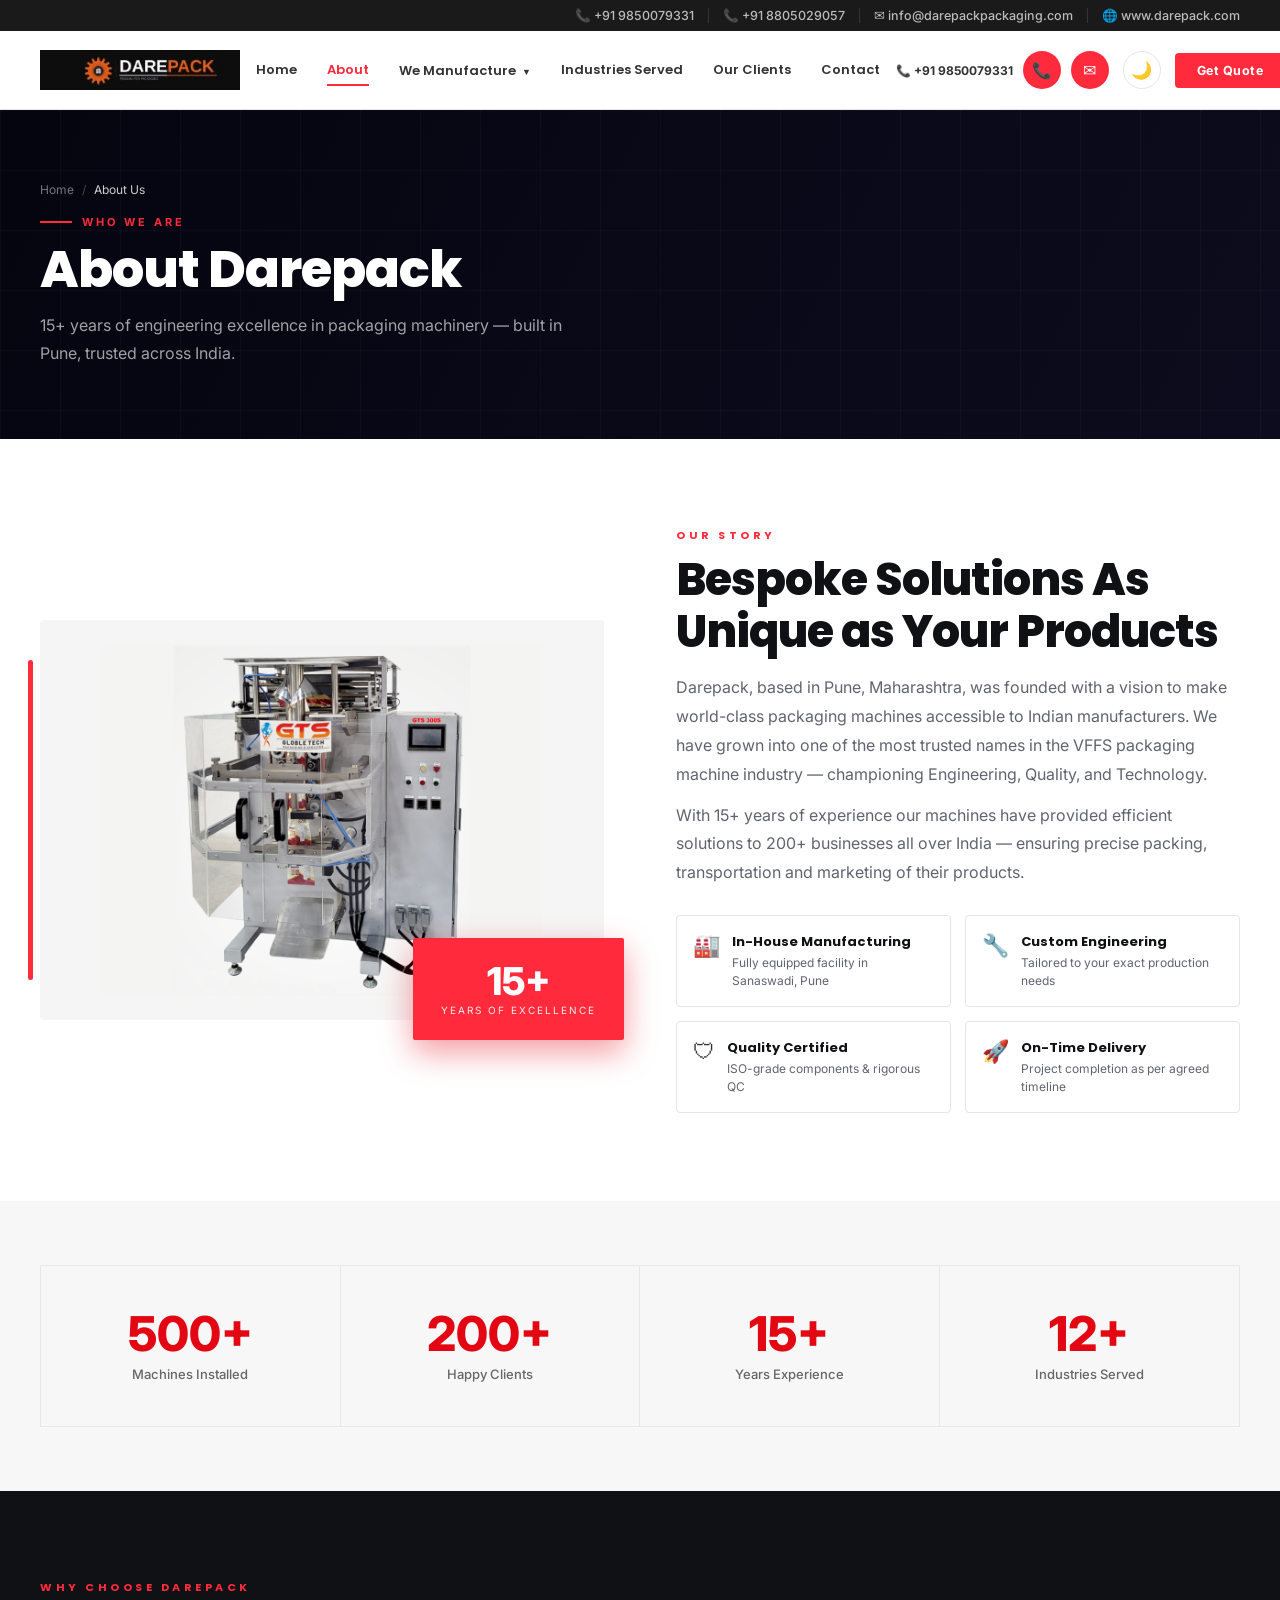
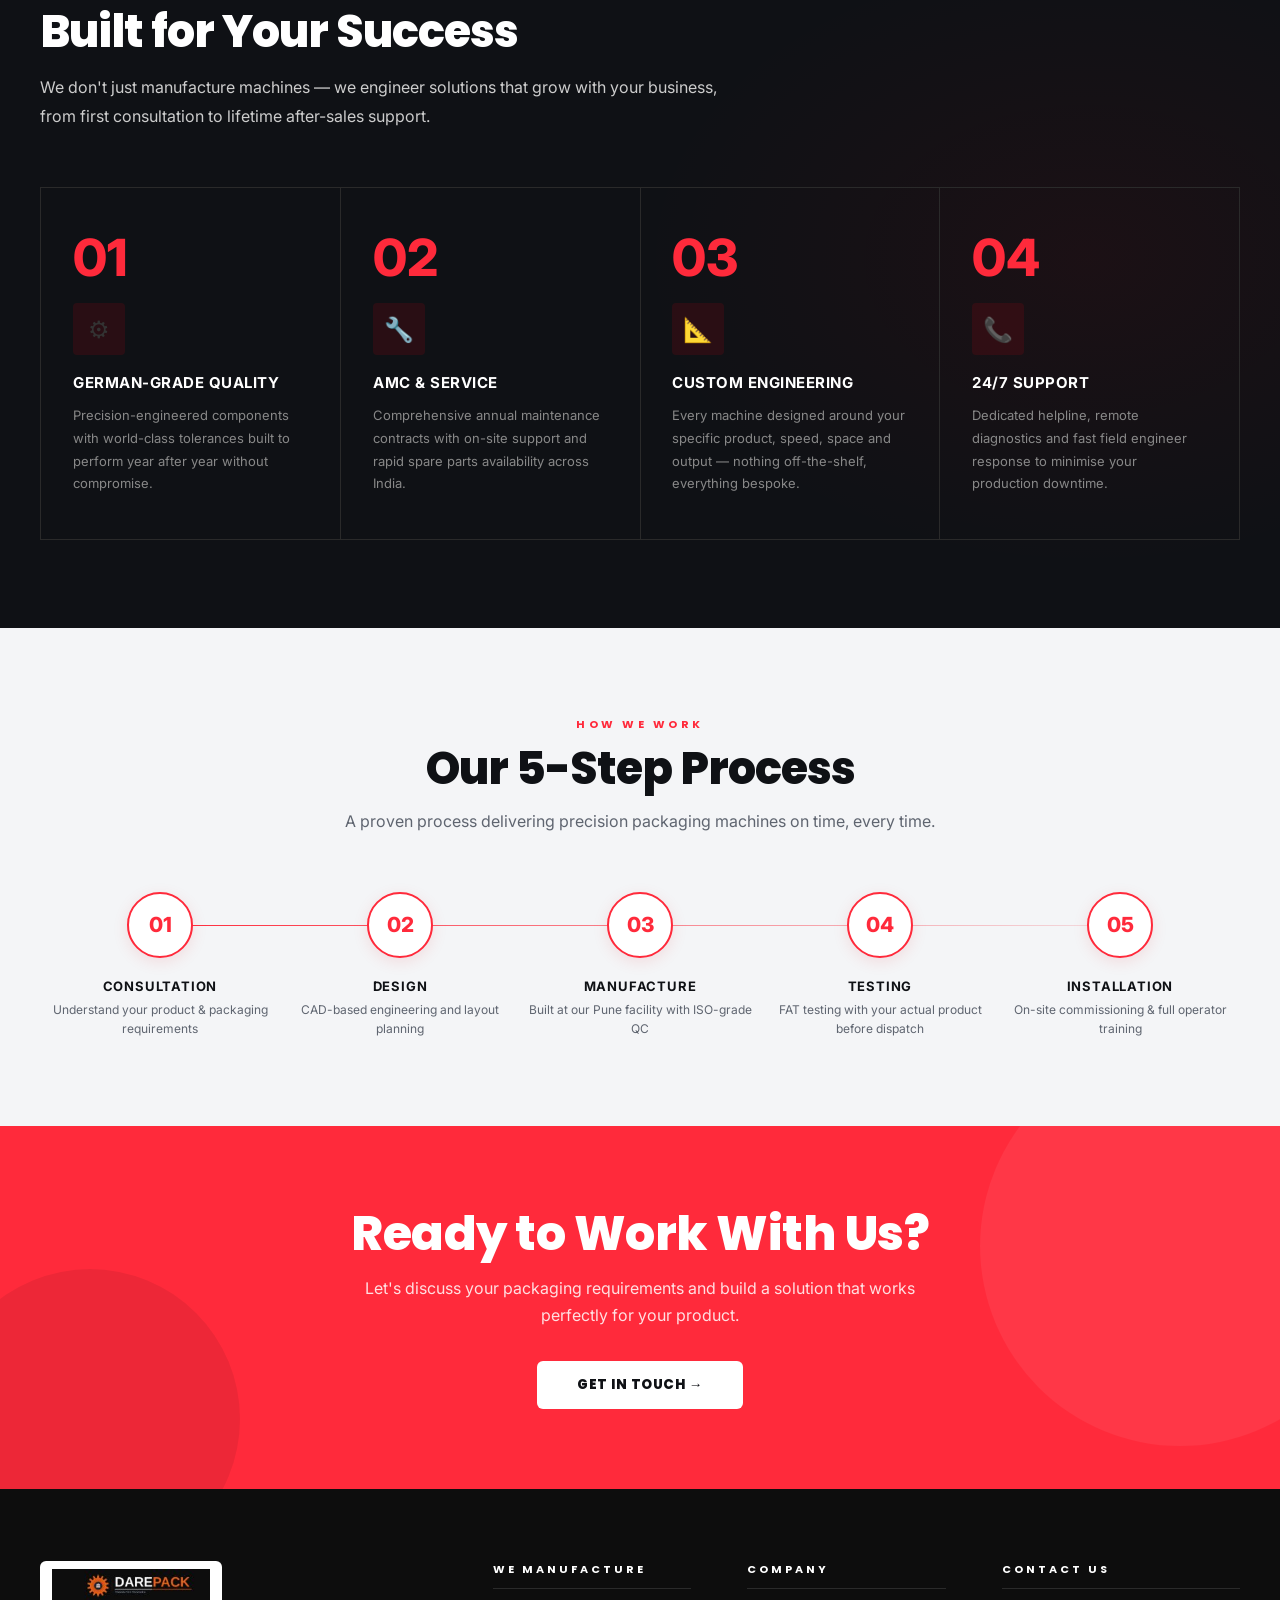
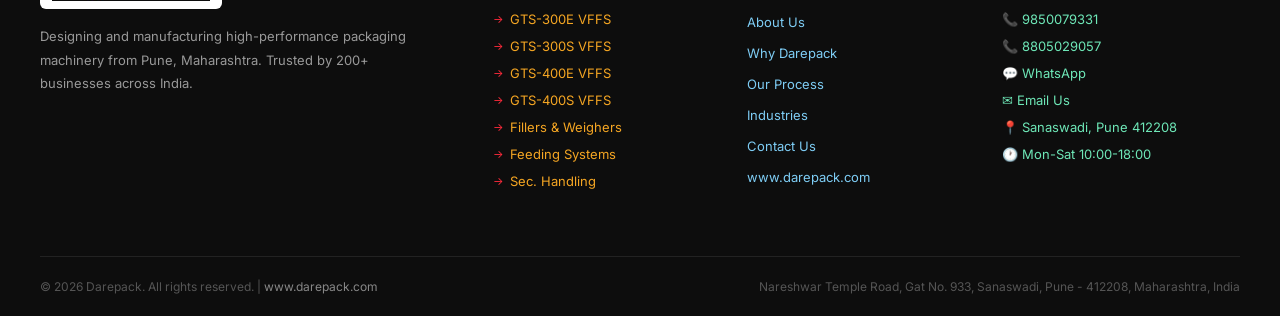
==== about.html @ 1ff9e070 "Removed chatbot file and API key" ====
<!DOCTYPE html>
<html lang="en">
<head>
<meta charset="UTF-8"/>
<meta name="viewport" content="width=device-width,initial-scale=1"/>
<title>About Us — Darepack Packaging Machines, Pune</title>
<meta name="description" content="Learn about Darepack — 15+ years of packaging machine manufacturing excellence from Pune, Maharashtra."/>
<link rel="icon" href="favicon.ico" type="image/x-icon"/>
<link rel="stylesheet" href="css/style.css"/>
<link rel="stylesheet" href="css/navdrop.css"/>
</head>
<body>
<div class="topbar"><div class="topbar-inner">
  <a href="tel:9850079331">&#128222; +91 9850079331</a>
  <a href="tel:8805029057">&#128222; +91 8805029057</a>
  <a href="mailto:info@darepackpackaging.com">&#9993; info@darepackpackaging.com</a>
  <a href="https://www.darepack.com" target="_blank">&#127760; www.darepack.com</a>
</div></div>

<nav class="nav" id="main-nav">
  <div class="nav-inner">
    <a href="index.html" class="nav-logo"><img class="js-logo" src="images/logo.png" alt="Darepack"/></a>
    <div class="nav-links">
      <a href="index.html" class="nav-link">Home</a>
      <a href="about.html" class="nav-link active">About</a>
      <div class="nav-item">
        <a href="products.html" class="nav-link">We Manufacture <span class="nav-arrow">&#9660;</span></a>
        <div class="nav-dropdown">
          <a href="products.html#vffs" class="nav-dd-item"><span class="nav-dd-icon">&#9881;</span><span class="nav-dd-label">VFFS Machines<span class="nav-dd-sub">GTS-300E / 300S / 400E / 400S</span></span></a>
          <a href="products.html#fillers" class="nav-dd-item"><span class="nav-dd-icon">&#9878;</span><span class="nav-dd-label">Fillers &amp; Weighers<span class="nav-dd-sub">Auger, Cup, Net Scale, Belt</span></span></a>
          <a href="products.html#feeding" class="nav-dd-item"><span class="nav-dd-icon">&#128260;</span><span class="nav-dd-label">Feeding Systems<span class="nav-dd-sub">Belt, Z-Type, Screw, Vibratory</span></span></a>
          <a href="products.html#handling" class="nav-dd-item"><span class="nav-dd-icon">&#127981;</span><span class="nav-dd-label">Sec. Product Handling<span class="nav-dd-sub">Turn Table, Rotary, Takeaway</span></span></a>
        </div>
      </div>
      <a href="industries.html" class="nav-link">Industries Served</a>
              <a href="index.html#clients" class="nav-link">Our Clients</a>
      <a href="contact.html" class="nav-link">Contact</a>
    </div>
    <div class="nav-right">
      <a href="tel:9850079331" class="nav-phone">&#128222; +91 9850079331</a>
      <a href="tel:9850079331" class="nav-icon" title="Call">&#128222;</a>
      <a href="mailto:info@darepackpackaging.com" class="nav-icon" title="Email">&#9993;</a>
      <button class="theme-toggle" id="theme-toggle" title="Toggle Dark Mode">🌙</button>
<a href="contact.html" class="nav-cta">Get Quote</a>
    </div>
  </div>
</nav>

<div class="page-hero">
  <div class="page-hero-inner">
    <div class="breadcrumb"><a href="index.html">Home</a><span>/</span><span class="cur">About Us</span></div>
    <div class="page-label">Who We Are</div>
    <h1>About Darepack</h1>
    <p>15+ years of engineering excellence in packaging machinery — built in Pune, trusted across India.</p>
  </div>
</div>

<section class="sec">
  <div class="sec-wrap">
    <div class="about-2col">
      <div class="about-imgbox rvl">
        <img src="images/gts300s.png" alt="Darepack Machine" style="width:100%;height:400px;object-fit:contain;background:#f5f5f5;border-radius:4px;padding:24px"/>
        <div class="about-badge"><strong>15+</strong><span>Years of Excellence</span></div>
      </div>
      <div class="rvr">
        <div class="sec-label">Our Story</div>
        <h2 class="sec-h2">Bespoke Solutions As<br/>Unique as Your Products</h2>
        <p class="sec-p" style="max-width:100%;margin-top:16px">Darepack, based in Pune, Maharashtra, was founded with a vision to make world-class packaging machines accessible to Indian manufacturers. We have grown into one of the most trusted names in the VFFS packaging machine industry — championing Engineering, Quality, and Technology.</p>
        <p class="sec-p" style="max-width:100%;margin-top:12px">With 15+ years of experience our machines have provided efficient solutions to 200+ businesses all over India — ensuring precise packing, transportation and marketing of their products.</p>
        <div class="feat-grid" style="margin-top:28px">
          <div class="feat"><div class="feat-ico">&#127981;</div><div><h4>In-House Manufacturing</h4><p>Fully equipped facility in Sanaswadi, Pune</p></div></div>
          <div class="feat"><div class="feat-ico">&#128295;</div><div><h4>Custom Engineering</h4><p>Tailored to your exact production needs</p></div></div>
          <div class="feat"><div class="feat-ico">&#128737;</div><div><h4>Quality Certified</h4><p>ISO-grade components &amp; rigorous QC</p></div></div>
          <div class="feat"><div class="feat-ico">&#128640;</div><div><h4>On-Time Delivery</h4><p>Project completion as per agreed timeline</p></div></div>
        </div>
      </div>
    </div>
  </div>
</section>

<section class="sec" style="background:#f7f7f7;padding:64px 0">
  <div class="sec-wrap">
    <div style="display:grid;grid-template-columns:repeat(4,1fr);border:1px solid #e8e8e8" class="rv">
      <div style="text-align:center;padding:44px 24px;border-right:1px solid #e8e8e8"><div style="font-size:3rem;font-weight:800;color:#e30613;line-height:1">500+</div><div style="font-size:13px;color:#666;margin-top:8px;font-weight:500">Machines Installed</div></div>
      <div style="text-align:center;padding:44px 24px;border-right:1px solid #e8e8e8"><div style="font-size:3rem;font-weight:800;color:#e30613;line-height:1">200+</div><div style="font-size:13px;color:#666;margin-top:8px;font-weight:500">Happy Clients</div></div>
      <div style="text-align:center;padding:44px 24px;border-right:1px solid #e8e8e8"><div style="font-size:3rem;font-weight:800;color:#e30613;line-height:1">15+</div><div style="font-size:13px;color:#666;margin-top:8px;font-weight:500">Years Experience</div></div>
      <div style="text-align:center;padding:44px 24px"><div style="font-size:3rem;font-weight:800;color:#e30613;line-height:1">12+</div><div style="font-size:13px;color:#666;margin-top:8px;font-weight:500">Industries Served</div></div>
    </div>
  </div>
</section>

<section class="sec why-sec" id="why">
  <div class="sec-wrap" style="position:relative;z-index:1">
    <div class="rv">
      <div class="sec-label">Why Choose Darepack</div>
      <h2 class="sec-h2 wh">Built for Your Success</h2>
      <p class="sec-p wh">We don't just manufacture machines — we engineer solutions that grow with your business, from first consultation to lifetime after-sales support.</p>
    </div>
    <div class="why-grid rv">
      <div class="wcard"><div class="wcard-num">01</div><div class="wcard-ico">&#9881;</div><div class="wcard-title">German-Grade Quality</div><p class="wcard-desc">Precision-engineered components with world-class tolerances built to perform year after year without compromise.</p></div>
      <div class="wcard"><div class="wcard-num">02</div><div class="wcard-ico">&#128295;</div><div class="wcard-title">AMC &amp; Service</div><p class="wcard-desc">Comprehensive annual maintenance contracts with on-site support and rapid spare parts availability across India.</p></div>
      <div class="wcard"><div class="wcard-num">03</div><div class="wcard-ico">&#128208;</div><div class="wcard-title">Custom Engineering</div><p class="wcard-desc">Every machine designed around your specific product, speed, space and output — nothing off-the-shelf, everything bespoke.</p></div>
      <div class="wcard"><div class="wcard-num">04</div><div class="wcard-ico">&#128222;</div><div class="wcard-title">24/7 Support</div><p class="wcard-desc">Dedicated helpline, remote diagnostics and fast field engineer response to minimise your production downtime.</p></div>
    </div>
  </div>
</section>

<section class="sec process-sec">
  <div class="sec-wrap">
    <div class="rv" style="text-align:center">
      <div class="sec-label" style="justify-content:center;display:flex">How We Work</div>
      <h2 class="sec-h2" style="text-align:center">Our 5-Step Process</h2>
      <p class="sec-p" style="text-align:center;margin:12px auto">A proven process delivering precision packaging machines on time, every time.</p>
    </div>
    <div class="proc-grid rv">
      <div class="pstep"><div class="pstep-num">01</div><div class="pstep-title">Consultation</div><p class="pstep-desc">Understand your product &amp; packaging requirements</p></div>
      <div class="pstep"><div class="pstep-num">02</div><div class="pstep-title">Design</div><p class="pstep-desc">CAD-based engineering and layout planning</p></div>
      <div class="pstep"><div class="pstep-num">03</div><div class="pstep-title">Manufacture</div><p class="pstep-desc">Built at our Pune facility with ISO-grade QC</p></div>
      <div class="pstep"><div class="pstep-num">04</div><div class="pstep-title">Testing</div><p class="pstep-desc">FAT testing with your actual product before dispatch</p></div>
      <div class="pstep"><div class="pstep-num">05</div><div class="pstep-title">Installation</div><p class="pstep-desc">On-site commissioning &amp; full operator training</p></div>
    </div>
  </div>
</section>

<section class="cta-band">
  <div class="cta-inner rv">
    <h2>Ready to Work With Us?</h2>
    <p>Let's discuss your packaging requirements and build a solution that works perfectly for your product.</p>
    <a href="contact.html" class="btn-white">Get In Touch &#8594;</a>
  </div>
</section>

<footer>
  <div class="sec-wrap">
    <div class="foot-grid">
      <div><div class="foot-logo"><img class="js-foot-logo" src="images/logo.png" alt="Darepack"/></div><p class="foot-desc">Designing and manufacturing high-performance packaging machinery from Pune, Maharashtra. Trusted by 200+ businesses across India.</p></div>
      <div class="foot-col col-products"><h5>We Manufacture</h5><ul><li><a href="products.html">GTS-300E VFFS</a></li><li><a href="products.html">GTS-300S VFFS</a></li><li><a href="products.html">GTS-400E VFFS</a></li><li><a href="products.html">GTS-400S VFFS</a></li><li><a href="products.html">Fillers &amp; Weighers</a></li><li><a href="products.html">Feeding Systems</a></li><li><a href="products.html">Sec. Handling</a></li></ul></div>
      <div class="foot-col col-company"><h5>Company</h5><ul><li><a href="about.html">About Us</a></li><li><a href="index.html#why">Why Darepack</a></li><li><a href="index.html#process">Our Process</a></li><li><a href="industries.html">Industries</a></li><li><a href="contact.html">Contact Us</a></li><li><a href="https://www.darepack.com" target="_blank">www.darepack.com</a></li></ul></div>
      <div class="foot-col col-contact"><h5>Contact Us</h5><ul><li><a href="tel:9850079331">&#128222; 9850079331</a></li><li><a href="tel:8805029057">&#128222; 8805029057</a></li><li><a href="https://wa.me/919850079331" target="_blank">&#128172; WhatsApp</a></li><li><a href="mailto:info@darepackpackaging.com">&#9993; Email Us</a></li><li><a href="contact.html">&#128205; Sanaswadi, Pune 412208</a></li><li><a href="contact.html">&#128336; Mon-Sat 10:00-18:00</a></li></ul></div>
    </div>
    <div class="foot-bottom"><p>&#169; 2026 Darepack. All rights reserved. | <a href="https://www.darepack.com" target="_blank">www.darepack.com</a></p><p>Nareshwar Temple Road, Gat No. 933, Sanaswadi, Pune - 412208, Maharashtra, India</p></div>
  </div>
</footer>

<script src="js/images.js"></script>
<script src="js/main.js"></script>
<script src="js/darkmode.js"></script>
<!-- <script src="js/darkmode.js"></script> -->
<script>
window.addEventListener('scroll',function(){document.getElementById('main-nav').classList.toggle('shadow',window.scrollY>8);});
</script>
</body>
</html>
---- css/style.css ----
/* ================================================================
   DAREPACK — Main Stylesheet
   ================================================================ */
@import url('https://fonts.googleapis.com/css2?family=Inter:wght@300;400;500;600;700;800&family=Poppins:ital,wght@0,300;0,400;0,500;0,600;0,700;0,800;0,900;1,400&display=swap');

*, *::before, *::after { box-sizing: border-box; margin: 0; padding: 0; }
html { scroll-behavior: smooth; }
body { font-family: 'Inter', sans-serif; color: #333; background: #fff; overflow-x: hidden; }
h1, h2, h3, h4, h5, .nav-link, .btn-red, .btn-ghost, .btn-white, .sec-label { font-family: 'Poppins', sans-serif; }
a { text-decoration: none; color: inherit; }
img { display: block; max-width: 100%; }
::-webkit-scrollbar { width: 4px; }
::-webkit-scrollbar-thumb { background: #e30613; border-radius: 2px; }

:root {
  --red: #ff2a3b;
  --red2: #cc0010;
  --black: #0f1115;
  --grey: #f4f5f7;
  --border: #e2e5e9;
  --muted: #5f6570;
  --max: 1280px;
  --pad: 40px;
}

/* ─── TOP BAR ─── */
.topbar { background: #1a1a1a; padding: 8px 0; }
.topbar-inner { max-width: var(--max); margin: 0 auto; padding: 0 var(--pad); display: flex; justify-content: flex-end; align-items: center; }
.topbar a { color: #bbb; font-size: 12.5px; font-weight: 500; display: flex; align-items: center; gap: 7px; padding: 0 14px; border-right: 1px solid #333; transition: color .2s; }
.topbar a:last-child { border-right: none; padding-right: 0; }
.topbar a:hover { color: var(--red); }

/* ─── MAIN NAV ─── */
.nav { position: sticky; top: 0; z-index: 1000; background: rgba(255,255,255,0.95); backdrop-filter: blur(12px); border-bottom: 1px solid var(--border); transition: box-shadow .3s; }
.nav.shadow { box-shadow: 0 4px 32px rgba(0,0,0,.08); }
.nav-inner { max-width: var(--max); margin: 0 auto; padding: 0 var(--pad); height: 78px; display: flex; align-items: center; justify-content: space-between; gap: 16px; }
.nav-logo { display: flex; align-items: center; background: transparent !important; padding: 0 !important; }
.nav-logo img { height: 56px !important; width: auto !important; max-width: 200px !important; object-fit: contain !important; display: block !important; background: transparent !important; mix-blend-mode: multiply !important; }
.nav-links { display: flex; align-items: center; gap: 30px; flex-shrink: 1; }
.nav-link { font-size: 13px; font-weight: 600; color: #333; padding: 4px 0; position: relative; transition: color .2s; white-space: nowrap; }
.nav-link::after { content: ''; position: absolute; bottom: -2px; left: 0; width: 0; height: 2px; background: var(--red); transition: width .25s; }
.nav-link:hover, .nav-link.active { color: var(--red); }
.nav-link:hover::after, .nav-link.active::after { width: 100%; }
.nav-right { display: flex; align-items: center; gap: 10px; flex-shrink: 0; }
.nav-phone { font-size: 12px; font-weight: 700; color: #333; display: flex; align-items: center; gap: 6px; white-space: nowrap; }
.nav-icon { width: 38px; height: 38px; border-radius: 50%; background: var(--red); color: #fff; display: flex; align-items: center; justify-content: center; font-size: 16px; transition: all .2s; }
.nav-icon:hover { background: var(--red2); transform: scale(1.08); }
.nav-cta { background: var(--red); color: #fff; padding: 10px 22px; border-radius: 4px; font-size: 12.5px; font-weight: 700; letter-spacing: .5px; transition: all .2s; }
.nav-cta:hover { background: var(--red2); transform: translateY(-1px); box-shadow: 0 4px 16px rgba(227,6,19,.4); }

/* ─── HERO SLIDER ─── */
.hero { position: relative; height: calc(100vh - 116px); min-height: 520px; overflow: hidden; background: #06060e; }
.hero .slide { position: absolute; inset: 0; display: block; opacity: 0; pointer-events: none; transition: opacity 1s ease; z-index: 1; }
.hero .slide.active { opacity: 1; pointer-events: all; z-index: 2; }
.slide-bg { position: absolute; inset: 0; background-size: cover; background-position: center; }
.sbg1 { background: linear-gradient(115deg,#05050f 0%,#0c0c1e 55%,#05050f 100%); }
.sbg2 { background: linear-gradient(115deg,#0f0505 0%,#1e0c0c 55%,#0f0505 100%); }
.sbg3 { background: linear-gradient(115deg,#020e05 0%,#0c1e0c 55%,#020e05 100%); }
.slide-overlay { position: absolute; inset: 0; background: linear-gradient(90deg,rgba(0,0,0,.86) 38%,rgba(0,0,0,.2) 100%); }
.slide-grid { position: absolute; inset: 0; background-image: linear-gradient(rgba(255,255,255,.022) 1px,transparent 1px),linear-gradient(90deg,rgba(255,255,255,.022) 1px,transparent 1px); background-size: 62px 62px; }
.slide-machine { position: absolute; right: 4%; top: 50%; transform: translateY(-50%) translateX(50px); width: 44%; max-width: 650px; height: 80%; opacity: 0; transition: opacity .9s .4s, transform .9s .4s; display: flex; align-items: center; justify-content: center; }
.slide.active .slide-machine { opacity: 1; transform: translateY(-50%) translateX(0); }
.slide-machine img { width: 100%; height: 100%; object-fit: contain; filter: drop-shadow(0 24px 64px rgba(0,0,0,.8)); }
.slide-content { position: absolute; inset: 0; display: flex; align-items: center; }
.slide-text { max-width: var(--max); margin: 0 auto; padding: 0 var(--pad); width: 100%; }
.slide-eyebrow { display: flex; align-items: center; gap: 12px; margin-bottom: 18px; opacity: 0; transform: translateY(20px); transition: all .6s .15s; }
.slide.active .slide-eyebrow { opacity: 1; transform: translateY(0); }
.eyebrow-line { width: 40px; height: 2px; background: var(--red); flex-shrink: 0; }
.eyebrow-txt { color: var(--red); font-size: 11px; font-weight: 700; letter-spacing: 3px; text-transform: uppercase; }
.slide h2 { font-size: clamp(2.6rem,5vw,4.6rem); font-weight: 800; color: #fff; line-height: 1.08; letter-spacing: -1px; max-width: 600px; margin-bottom: 18px; opacity: 0; transform: translateY(24px); transition: all .7s .26s; }
.slide.active h2 { opacity: 1; transform: translateY(0); }
.slide h2 em { font-style: normal; color: var(--red); }
.slide-sub { color: rgba(255,255,255,.65); font-size: 15.5px; max-width: 480px; line-height: 1.75; margin-bottom: 32px; opacity: 0; transform: translateY(18px); transition: all .7s .36s; }
.slide.active .slide-sub { opacity: 1; transform: translateY(0); }
.slide-btns { display: flex; gap: 14px; flex-wrap: wrap; opacity: 0; transform: translateY(16px); transition: all .7s .46s; }
.slide.active .slide-btns { opacity: 1; transform: translateY(0); }
.s-arrow { position: absolute; top: 50%; transform: translateY(-50%); z-index: 10; width: 48px; height: 48px; background: rgba(255,255,255,.08); border: 1px solid rgba(255,255,255,.18); color: #fff; font-size: 22px; display: flex; align-items: center; justify-content: center; cursor: pointer; transition: all .2s; border-radius: 2px; }
.s-arrow:hover { background: var(--red); border-color: var(--red); }
.s-prev { left: 24px; }
.s-next { right: 24px; }
.s-dots { position: absolute; bottom: 22px; left: 50%; transform: translateX(-50%); display: flex; gap: 8px; z-index: 10; }
.sdot { width: 7px; height: 7px; border-radius: 50%; background: rgba(255,255,255,.3); cursor: pointer; transition: all .3s; }
.sdot.on { background: var(--red); width: 22px; border-radius: 4px; }

/* ─── MARQUEE ─── */
.marquee { background: var(--red); overflow: hidden; padding: 12px 0; }
.mq-track { display: flex; animation: mq 30s linear infinite; white-space: nowrap; }
.mq-item { padding: 0 40px; font-size: 12px; font-weight: 700; letter-spacing: 2px; text-transform: uppercase; color: #fff; display: flex; align-items: center; }
.mq-item::after { content: '◆'; font-size: 6px; margin-left: 40px; opacity: .5; }
@keyframes mq { from { transform: translateX(0); } to { transform: translateX(-50%); } }

/* ─── SECTIONS ─── */
.sec { padding: 88px 0; }
.sec-wrap { max-width: var(--max); margin: 0 auto; padding: 0 var(--pad); }
.sec-label { font-size: 11px; font-weight: 700; letter-spacing: 3.5px; color: var(--red); text-transform: uppercase; margin-bottom: 10px; }
.sec-h2 { font-size: clamp(2.2rem,3.5vw,3rem); font-weight: 800; color: var(--black); letter-spacing: -1px; line-height: 1.15; font-family: 'Poppins', sans-serif; }
.sec-h2.wh { color: #fff; }
.sec-p { font-size: 16px; color: var(--muted); line-height: 1.8; margin-top: 16px; max-width: 680px; }
.sec-p.wh { color: #ccc; }

/* ─── REVEAL ─── */
.rv  { opacity: 1; transform: none; transition: opacity .65s, transform .65s; }
.rvl { opacity: 1; transform: none; transition: opacity .65s, transform .65s; }
.rvr { opacity: 1; transform: none; transition: opacity .65s, transform .65s; }
.rv.in, .rvl.in, .rvr.in { opacity: 1; transform: none; }

/* ─── BUTTONS ─── */
.btn-red { background: linear-gradient(135deg, var(--red), var(--red2)); color: #fff; padding: 13px 34px; border-radius: 6px; font-size: 13.5px; font-weight: 700; letter-spacing: .6px; display: inline-flex; align-items: center; gap: 8px; transition: all .3s; cursor: pointer; border: none; font-family: 'Poppins', sans-serif; box-shadow: 0 4px 14px rgba(255,42,59,.25); text-transform: uppercase; }
.btn-red:hover { transform: translateY(-3px); box-shadow: 0 10px 28px rgba(255,42,59,.4); }
.btn-ghost { border: 2px solid rgba(255,255,255,.4); color: #fff; padding: 12px 30px; border-radius: 6px; font-size: 13.5px; font-weight: 700; display: inline-flex; align-items: center; gap: 8px; transition: all .3s; font-family: 'Poppins', sans-serif; text-transform: uppercase; }
.btn-ghost:hover { border-color: #fff; background: rgba(255,255,255,0.1); transform: translateY(-2px); }
.btn-white { background: #fff; color: var(--black); padding: 14px 40px; font-size: 13.5px; font-weight: 800; border-radius: 6px; display: inline-block; transition: all .3s; text-transform: uppercase; letter-spacing: 0.5px; }
.btn-white:hover { transform: translateY(-3px); color: var(--red); box-shadow: 0 14px 36px rgba(0,0,0,.25); }
.btn-outline { border: 2px solid var(--red); color: var(--red); padding: 11px 28px; border-radius: 4px; font-size: 13px; font-weight: 700; display: inline-flex; align-items: center; gap: 8px; transition: all .25s; }
.btn-outline:hover { background: var(--red); color: #fff; }

/* ── GLOWING PULSE ON CTA BUTTONS ── */
@keyframes pulse-glow {
  0%   { box-shadow: 0 0 0 0 rgba(255, 42, 59, 0.7); }
  50%  { box-shadow: 0 0 0 10px rgba(255, 42, 59, 0); }
  100% { box-shadow: 0 0 0 0 rgba(255, 42, 59, 0); }
}
.btn-red { animation: pulse-glow 2s ease-in-out infinite; }
.nav-cta { animation: pulse-glow 2s ease-in-out infinite; }
.btn-red:hover, .nav-cta:hover { animation: none; box-shadow: 0 10px 28px rgba(255,42,59,.5); }

/* ─── ABOUT STATS ─── */
.about-stats { display: flex; gap: 56px; margin-top: 48px; padding-top: 40px; border-top: 1px solid var(--border); flex-wrap: wrap; }
.astat { display: flex; align-items: center; gap: 18px; }
.astat-ico { width: 56px; height: 56px; background: #fff0f0; border-radius: 50%; display: flex; align-items: center; justify-content: center; font-size: 26px; flex-shrink: 0; }
.astat-num { font-size: 1.8rem; font-weight: 800; color: var(--red); line-height: 1; }
.astat-lbl { font-size: 12px; color: var(--muted); margin-top: 2px; line-height: 1.4; max-width: 120px; }

/* ─── SOLUTIONS TABS ─── */
.solutions-sec { background: var(--grey); }
.sol-tabs { display: flex; border-bottom: 2px solid var(--border); overflow-x: auto; }
.sol-tab { padding: 14px 26px; font-size: 12.5px; font-weight: 700; color: #777; cursor: pointer; border-bottom: 3px solid transparent; margin-bottom: -2px; white-space: nowrap; transition: all .2s; text-transform: uppercase; letter-spacing: .5px; }
.sol-tab:hover { color: var(--red); }
.sol-tab.on { color: var(--red); border-bottom-color: var(--red); background: #fff; }
.sol-panel { display: none; background: #fff; box-shadow: 0 10px 40px rgba(0,0,0,.05); border-radius: 8px; margin-top: 24px; overflow: hidden; }
.sol-panel.on { display: grid; grid-template-columns: 1fr 1fr; min-height: 440px; }
.sol-img { background: linear-gradient(135deg,#f8f8f8,#e8e8e8); display: flex; align-items: center; justify-content: center; padding: 40px; overflow: hidden; }
.sol-img img { height: 100%; width: 100%; object-fit: contain; transition: transform .5s; }
.sol-panel:hover .sol-img img { transform: scale(1.06); }
.sol-body { padding: 48px 52px; display: flex; flex-direction: column; justify-content: center; }
.sol-cat { font-size: 10.5px; font-weight: 700; letter-spacing: 3px; color: var(--red); text-transform: uppercase; margin-bottom: 10px; }
.sol-name { font-size: 1.9rem; font-weight: 800; color: var(--black); letter-spacing: -.3px; margin-bottom: 14px; }
.sol-desc { font-size: 14.5px; color: #555; line-height: 1.8; margin-bottom: 26px; }
.sol-specs { display: grid; grid-template-columns: 1fr 1fr; gap: 10px; margin-bottom: 28px; }
.sspec { background: var(--grey); padding: 10px 13px; border-left: 3px solid var(--red); border-radius: 2px; }
.sspec-k { font-size: 9px; font-weight: 700; letter-spacing: 1.5px; color: var(--red); text-transform: uppercase; }
.sspec-v { font-size: 13px; font-weight: 700; color: var(--black); margin-top: 2px; }
.sol-cta { display: inline-flex; align-items: center; gap: 8px; color: var(--red); font-size: 12.5px; font-weight: 700; letter-spacing: 1px; text-transform: uppercase; transition: gap .2s; }
.sol-cta:hover { gap: 14px; }

/* ─── INDUSTRIES ─── */
.ind-grid { display: grid; grid-template-columns: repeat(6,1fr); border: 1px solid var(--border); margin-top: 48px; }
.ind-card { border-right: 1px solid var(--border); border-bottom: 1px solid var(--border); padding: 28px 14px; text-align: center; cursor: pointer; transition: all .25s; position: relative; overflow: hidden; }
.ind-card:nth-child(6n) { border-right: none; }
.ind-card:nth-last-child(-n+6) { border-bottom: none; }
.ind-card::before { content: ''; position: absolute; inset: 0; background: var(--red); opacity: 0; transition: opacity .25s; }
.ind-card:hover::before { opacity: .04; }
.ind-card:hover .ind-icon { transform: scale(1.12) translateY(-2px); }
.ind-card:hover .ind-name { color: var(--red); }
.ind-icon { font-size: 32px; margin-bottom: 12px; transition: transform .3s; position: relative; z-index: 1; }
.ind-name { font-size: 11.5px; font-weight: 600; color: #333; position: relative; z-index: 1; line-height: 1.4; transition: color .2s; }

/* ─── WHY US ─── */
.why-sec { background: var(--black); position: relative; overflow: hidden; }
.why-sec::before { content: ''; position: absolute; inset: 0; background: radial-gradient(ellipse 50% 60% at 85% 50%,rgba(227,6,19,.06) 0%,transparent 70%); }
.why-grid { display: grid; grid-template-columns: repeat(4,1fr); border: 1px solid #2a2a2a; margin-top: 56px; }
.wcard { padding: 44px 32px; border-right: 1px solid #2a2a2a; position: relative; transition: background .3s; }
.wcard:last-child { border-right: none; }
.wcard::after { content: ''; position: absolute; bottom: 0; left: 0; right: 0; height: 3px; background: var(--red); transform: scaleX(0); transform-origin: left; transition: transform .35s; }
.wcard:hover { background: #181818; }
.wcard:hover::after { transform: scaleX(1); }
.wcard-num { font-size: 3.2rem; font-weight: 800; color: var(--red); line-height: 1; margin-bottom: 20px; }
.wcard-ico { width: 52px; height: 52px; background: rgba(227,6,19,.12); border-radius: 4px; display: flex; align-items: center; justify-content: center; font-size: 24px; margin-bottom: 18px; }
.wcard-title { font-size: 15px; font-weight: 700; color: #fff; text-transform: uppercase; letter-spacing: .5px; margin-bottom: 12px; }
.wcard-desc { font-size: 13px; color: #888; line-height: 1.75; }

/* ─── PROCESS ─── */
.process-sec { background: var(--grey); }
.proc-grid { display: grid; grid-template-columns: repeat(5,1fr); margin-top: 56px; position: relative; }
.proc-grid::before { content: ''; position: absolute; top: 33px; left: 10%; right: 10%; height: 1px; background: linear-gradient(90deg,var(--red),rgba(227,6,19,.1)); z-index: 0; }
.pstep { text-align: center; padding: 0 8px; position: relative; z-index: 1; }
.pstep-num { width: 66px; height: 66px; border-radius: 50%; border: 2px solid var(--red); background: #fff; margin: 0 auto 20px; display: flex; align-items: center; justify-content: center; font-size: 1.3rem; font-weight: 800; color: var(--red); transition: all .3s; box-shadow: 0 4px 16px rgba(227,6,19,.1); }
.pstep:hover .pstep-num { background: var(--red); color: #fff; transform: scale(1.1); box-shadow: 0 8px 24px rgba(227,6,19,.4); }
.pstep-title { font-size: 13px; font-weight: 700; color: var(--black); text-transform: uppercase; letter-spacing: .8px; }
.pstep-desc { font-size: 12px; color: var(--muted); margin-top: 6px; line-height: 1.6; }

/* ─── CTA BAND ─── */
.cta-band { background: var(--red); padding: 80px 0; position: relative; overflow: hidden; }
.cta-band::before { content: ''; position: absolute; right: -100px; top: -80px; width: 400px; height: 400px; background: rgba(255,255,255,.06); border-radius: 50%; }
.cta-band::after  { content: ''; position: absolute; left: -60px; bottom: -80px; width: 300px; height: 300px; background: rgba(0,0,0,.07); border-radius: 50%; }
.cta-inner { position: relative; z-index: 1; text-align: center; max-width: 700px; margin: 0 auto; padding: 0 40px; }
.cta-inner h2 { font-size: clamp(2rem,4vw,3rem); font-weight: 800; color: #fff; letter-spacing: -.5px; margin-bottom: 14px; line-height: 1.15; }
.cta-inner p { color: rgba(255,255,255,.85); font-size: 16px; margin-bottom: 32px; line-height: 1.7; }

/* ─── CONTACT FORM ─── */
.contact-grid { display: grid; grid-template-columns: 5fr 7fr; gap: 72px; margin-top: 52px; align-items: start; }
.cinfo h3 { font-size: 1.55rem; font-weight: 800; color: var(--black); margin-bottom: 6px; }
.cinfo > p { font-size: 14px; color: var(--muted); line-height: 1.8; margin-bottom: 32px; }
.crow { display: flex; gap: 16px; align-items: flex-start; padding-bottom: 20px; margin-bottom: 20px; border-bottom: 1px solid #efefef; }
.crow:last-child { border: none; margin: 0; padding: 0; }
.crow-ico { width: 42px; height: 42px; background: #fff0f0; border: 1px solid rgba(227,6,19,.15); border-radius: 4px; display: flex; align-items: center; justify-content: center; font-size: 18px; flex-shrink: 0; }
.crow-lbl { font-size: 9.5px; font-weight: 700; letter-spacing: 2px; color: var(--red); text-transform: uppercase; }
.crow-val { font-size: 13.5px; font-weight: 500; color: #333; margin-top: 4px; line-height: 1.6; }
.crow-val a { color: #333; transition: color .2s; }
.crow-val a:hover { color: var(--red); }
.cform { background: #f8f8f8; padding: 40px; border-radius: 4px; border: 1px solid var(--border); }
.cform-title { font-size: 1.4rem; font-weight: 800; color: var(--black); margin-bottom: 24px; }
.fgrid { display: grid; grid-template-columns: 1fr 1fr; gap: 16px; }
.fg { margin-bottom: 16px; }
.fg label { display: block; font-size: 10px; font-weight: 700; letter-spacing: 2px; color: #999; text-transform: uppercase; margin-bottom: 7px; }
.fg input, .fg select, .fg textarea { width: 100%; background: #fff; border: 1.5px solid #e0e0e0; border-radius: 3px; padding: 11px 14px; font-family: 'Poppins', sans-serif; font-size: 13.5px; color: #333; outline: none; transition: border-color .2s; }
.fg input:focus, .fg select:focus, .fg textarea:focus { border-color: var(--red); }
.fg textarea { resize: none; height: 110px; }
.fg select { appearance: none; background-image: url("data:image/svg+xml,%3Csvg xmlns='http://www.w3.org/2000/svg' width='10' height='6'%3E%3Cpath d='M0 0l5 6 5-6z' fill='%23999'/%3E%3C/svg%3E"); background-repeat: no-repeat; background-position: right 14px center; padding-right: 32px; }
.fsub { width: 100%; background: var(--red); color: #fff; border: none; padding: 14px; font-family: 'Poppins', sans-serif; font-size: 12px; font-weight: 700; letter-spacing: 2px; text-transform: uppercase; cursor: pointer; border-radius: 3px; transition: all .25s; }
.fsub:hover { background: var(--red2); transform: translateY(-1px); box-shadow: 0 6px 20px rgba(227,6,19,.35); }

/* ─── PAGE HERO ─── */
.page-hero { background: linear-gradient(115deg,#050510 0%,#0c0c1e 100%); padding: 72px 0; position: relative; overflow: hidden; }
.page-hero::before { content: ''; position: absolute; inset: 0; background-image: linear-gradient(rgba(255,255,255,.022) 1px,transparent 1px),linear-gradient(90deg,rgba(255,255,255,.022) 1px,transparent 1px); background-size: 60px 60px; }
.page-hero-inner { position: relative; z-index: 1; max-width: var(--max); margin: 0 auto; padding: 0 var(--pad); }
.breadcrumb { display: flex; align-items: center; gap: 8px; margin-bottom: 18px; }
.breadcrumb a { color: rgba(255,255,255,.45); font-size: 12px; transition: color .2s; }
.breadcrumb a:hover { color: var(--red); }
.breadcrumb span { color: rgba(255,255,255,.25); font-size: 12px; }
.breadcrumb .cur { color: rgba(255,255,255,.8); font-size: 12px; }
.page-label { font-size: 11px; font-weight: 700; letter-spacing: 3px; color: var(--red); text-transform: uppercase; margin-bottom: 12px; display: flex; align-items: center; gap: 10px; }
.page-label::before { content: ''; width: 32px; height: 2px; background: var(--red); flex-shrink: 0; }
.page-hero h1 { font-size: clamp(2.2rem,4vw,3.5rem); font-weight: 800; color: #fff; letter-spacing: -1px; line-height: 1.1; }
.page-hero p { color: rgba(255,255,255,.62); font-size: 16px; max-width: 560px; line-height: 1.75; margin-top: 14px; }

/* ─── PRODUCT CARDS ─── */
.pgrid { display: grid; grid-template-columns: repeat(3,1fr); gap: 24px; margin-top: 48px; }
.pcard { background: #fff; border-radius: 4px; border: 1px solid var(--border); overflow: hidden; cursor: pointer; transition: all .3s; position: relative; }
.pcard:hover { transform: translateY(-8px); box-shadow: 0 20px 40px rgba(0,0,0,.1); border-color: transparent; }
.pcard::after { content: ''; position: absolute; bottom: 0; left: 0; right: 0; height: 3px; background: var(--red); transform: scaleX(0); transform-origin: left; transition: transform .3s; }
.pcard:hover::after { transform: scaleX(1); }
.pcard-img { width: 100%; height: 260px; background: linear-gradient(135deg,#ffffff,#f0f0f0); display: flex; align-items: center; justify-content: center; padding: 24px; overflow: hidden; }
.pcard-img img { height: 100%; width: 100%; object-fit: contain; transition: transform .6s; }
.pcard:hover .pcard-img img { transform: scale(1.08); }
.pcard-badge { position: absolute; top: 14px; left: 14px; background: var(--red); color: #fff; font-size: 9.5px; font-weight: 700; letter-spacing: 1.5px; padding: 4px 10px; border-radius: 2px; text-transform: uppercase; }
.pcard-body { padding: 20px 22px 24px; }
.pcard-cat { font-size: 10px; font-weight: 700; letter-spacing: 2px; color: var(--red); text-transform: uppercase; }
.pcard-name { font-size: 20px; font-weight: 800; color: var(--black); margin-top: 2px; }
.pcard-specs { display: grid; grid-template-columns: 1fr 1fr; gap: 8px; margin-top: 14px; }
.ps { background: var(--grey); padding: 9px 11px; border-radius: 3px; border-left: 2px solid var(--red); }
.psk { font-size: 9px; font-weight: 700; letter-spacing: 1.5px; color: var(--red); text-transform: uppercase; }
.psv { font-size: 12px; font-weight: 600; color: var(--black); margin-top: 2px; }
.pcard-link { display: flex; align-items: center; justify-content: space-between; margin-top: 16px; padding-top: 14px; border-top: 1px solid var(--border); color: var(--red); font-size: 11.5px; font-weight: 700; letter-spacing: .8px; text-transform: uppercase; }
.pcard-arrow { transition: transform .2s; }
.pcard:hover .pcard-arrow { transform: translateX(4px); }

/* ─── ABOUT PAGE ─── */
.about-2col { display: grid; grid-template-columns: 1fr 1fr; gap: 72px; align-items: center; }
.about-imgbox { position: relative; }
.about-mainimg { width: 100%; object-fit: contain; background: var(--grey); border-radius: 4px; padding: 24px; }
.about-imgbox::before { content: ''; position: absolute; left: -12px; top: 10%; width: 5px; height: 80%; background: var(--red); border-radius: 3px; }
.about-badge { position: absolute; bottom: -20px; right: -20px; background: var(--red); color: #fff; padding: 24px 28px; text-align: center; border-radius: 2px; box-shadow: 0 12px 32px rgba(227,6,19,.4); }
.about-badge strong { font-size: 2.4rem; font-weight: 800; line-height: 1; display: block; }
.about-badge span { font-size: 10px; letter-spacing: 2px; text-transform: uppercase; opacity: .9; margin-top: 4px; display: block; }
.feat-grid { display: grid; grid-template-columns: 1fr 1fr; gap: 14px; margin-top: 32px; }
.feat { display: flex; gap: 12px; padding: 16px; border: 1px solid var(--border); border-radius: 4px; transition: all .25s; }
.feat:hover { border-color: var(--red); background: rgba(227,6,19,.02); }
.feat-ico { font-size: 22px; flex-shrink: 0; }
.feat h4 { font-size: 13px; font-weight: 700; color: var(--black); }
.feat p { font-size: 12px; color: var(--muted); margin-top: 2px; line-height: 1.5; }

/* ─── FOOTER ─── */
footer { background: #0d0d0d; padding: 72px 0 0; }
.foot-grid { display: grid; grid-template-columns: 2fr 1fr 1fr 1.2fr; gap: 56px; padding-bottom: 56px; border-bottom: 1px solid #222; }
.foot-logo { margin-bottom: 16px; background: transparent !important; }
.foot-logo img { height: 48px !important; width: auto !important; max-width: 200px !important; object-fit: contain !important; display: block !important; background: #fff !important; padding: 8px 12px !important; border-radius: 6px !important; }
.foot-desc { color: #999; font-size: 13px; line-height: 1.8; }
.foot-col h5 { font-size: 11px; font-weight: 700; letter-spacing: 3px; color: #ffffff; text-transform: uppercase; margin-bottom: 22px; padding-bottom: 10px; border-bottom: 1px solid #2a2a2a; }
.foot-col ul { list-style: none; }
.foot-col li { margin-bottom: 11px; }
.foot-col.col-products a { color: #f5a623; font-size: 13px; transition: color .2s; display: flex; align-items: center; gap: 6px; }
.foot-col.col-products a:hover { color: #fff; }
.foot-col.col-products a::before { content: '→'; font-size: 11px; color: var(--red); }
.foot-col.col-company a { color: #7ecdf5; font-size: 13px; transition: color .2s; }
.foot-col.col-company a:hover { color: #fff; }
.foot-col.col-contact a { color: #6ee7b7; font-size: 13px; transition: color .2s; display: flex; align-items: center; gap: 7px; }
.foot-col.col-contact a:hover { color: #fff; }
.foot-bottom { padding: 22px 0; display: flex; justify-content: space-between; align-items: center; flex-wrap: wrap; gap: 12px; }
.foot-bottom p { color: #555; font-size: 12px; }
.foot-bottom a { color: #888; font-size: 12px; transition: color .2s; }
.foot-bottom a:hover { color: var(--red); }

/* ─── FILTER TABS ─── */
.filter-tab { padding: 14px 26px; font-size: 12.5px; font-weight: 700; color: #777; cursor: pointer; border-bottom: 3px solid transparent; margin-bottom: -2px; white-space: nowrap; transition: all .2s; text-transform: uppercase; letter-spacing: .5px; font-family: 'Poppins', sans-serif; }
.filter-tab:hover { color: var(--red); }
.filter-tab.on { color: var(--red); border-bottom-color: var(--red); }

/* ─── PAGE LOADER ─── */
#dp-loader { position: fixed; inset: 0; background: #0f1115; z-index: 999999; display: flex; align-items: center; justify-content: center; transition: opacity 0.6s ease, visibility 0.6s ease; }
#dp-loader.hide { opacity: 0; visibility: hidden; }
.dp-loader-inner { display: flex; flex-direction: column; align-items: center; gap: 24px; }
.dp-loader-logo { height: 64px; width: auto; object-fit: contain; background: #fff; padding: 10px 18px; border-radius: 8px; animation: dp-logo-pulse 1.2s ease-in-out infinite; }
@keyframes dp-logo-pulse { 0%, 100% { transform: scale(1); opacity: 1; } 50% { transform: scale(1.05); opacity: 0.85; } }
.dp-loader-bar { width: 220px; height: 3px; background: rgba(255,255,255,0.1); border-radius: 2px; overflow: hidden; }
.dp-loader-fill { height: 100%; width: 0%; background: linear-gradient(90deg, #ff2a3b, #cc0010); border-radius: 2px; animation: dp-fill 1.8s ease forwards; }
@keyframes dp-fill { 0% { width: 0%; } 60% { width: 75%; } 100% { width: 100%; } }
.dp-loader-txt { font-family: 'Poppins', sans-serif; font-size: 11px; font-weight: 700; letter-spacing: 3px; text-transform: uppercase; color: rgba(255,255,255,0.4); }

/* ════════════════════════════════════════════
   OUR CLIENTS SECTION
════════════════════════════════════════════ */
.clients-sec { background: #fff; padding-bottom: 0; }
.clients-eyebrow { display: flex; align-items: center; justify-content: center; gap: 14px; margin-bottom: 6px; }
.clients-marquee-wrap { position: relative; width: 100%; overflow: hidden; }
.clients-marquee-wrap::before, .clients-marquee-wrap::after { content: ''; position: absolute; top: 0; bottom: 0; width: 120px; z-index: 2; pointer-events: none; }
.clients-marquee-wrap::before { left: 0; background: linear-gradient(to right, #fff, transparent); }
.clients-marquee-wrap::after { right: 0; background: linear-gradient(to left, #fff, transparent); }
.clients-track { display: flex; gap: 18px; width: max-content; padding: 10px 0; }
.clients-track-fwd { animation: clients-fwd 36s linear infinite; }
.clients-track-rev { animation: clients-rev 30s linear infinite; }
.clients-track:hover { animation-play-state: paused; }
@keyframes clients-fwd { from { transform: translateX(0); } to { transform: translateX(-50%); } }
@keyframes clients-rev { from { transform: translateX(-50%); } to { transform: translateX(0); } }
.client-logo-card { flex-shrink: 0; width: 170px; height: 84px; background: #fff; border: 1px solid var(--border); border-radius: 10px; display: flex; align-items: center; justify-content: center; padding: 14px 20px; transition: border-color .25s, transform .25s, box-shadow .25s; cursor: default; }
.client-logo-card:hover { border-color: var(--red); transform: translateY(-4px); box-shadow: 0 8px 28px rgba(255,42,59,.12); }
.client-logo-card img { max-width: 100%; max-height: 50px; width: auto; height: auto; object-fit: contain; filter: grayscale(35%); opacity: .85; transition: filter .3s, opacity .3s; }
.client-logo-card:hover img { filter: grayscale(0%); opacity: 1; }
.clients-trust { background: var(--black); margin-top: 56px; padding: 40px 0; }
.clients-trust-inner { display: flex; align-items: center; justify-content: center; flex-wrap: wrap; }
.ctrust-item { display: flex; flex-direction: column; align-items: center; gap: 6px; padding: 0 48px; }
.ctrust-num { font-family: 'Poppins', sans-serif; font-size: 2.1rem; font-weight: 800; color: var(--red); line-height: 1; }
.ctrust-lbl { font-size: 10px; font-weight: 700; color: #666; text-transform: uppercase; letter-spacing: 1.8px; text-align: center; }
.ctrust-div { width: 1px; height: 44px; background: #2a2a2a; flex-shrink: 0; }
.clients-quotes { padding: 72px 0 88px; }
.clients-quotes-grid { display: grid; grid-template-columns: 1fr 1fr; gap: 24px; }
.cquote-card { background: #f8f8f8; border: 1px solid var(--border); border-radius: 8px; padding: 32px 36px; position: relative; overflow: hidden; transition: border-color .25s, box-shadow .25s; }
.cquote-card:hover { border-color: rgba(255,42,59,.3); box-shadow: 0 8px 32px rgba(255,42,59,.07); }
.cquote-mark { font-size: 72px; line-height: .8; color: var(--red); opacity: .1; font-family: Georgia, serif; position: absolute; top: 10px; left: 20px; pointer-events: none; }
.cquote-text { font-size: 14.5px; color: #555; line-height: 1.8; margin-bottom: 24px; position: relative; z-index: 1; }
.cquote-author { display: flex; align-items: center; gap: 12px; }
.cquote-av { width: 38px; height: 38px; border-radius: 50%; background: var(--red); color: #fff; display: flex; align-items: center; justify-content: center; font-size: 12px; font-weight: 700; flex-shrink: 0; }
.cquote-name { font-size: 13px; font-weight: 700; color: var(--black); }
.cquote-co { font-size: 11px; color: var(--muted); margin-top: 2px; }

/* ─── RESPONSIVE ─── */
@media (max-width: 1100px) {
  .sol-panel.on, .about-2col, .contact-grid { grid-template-columns: 1fr; }
  .sol-img { height: 300px; }
  .about-badge { display: none; }
  .why-grid { grid-template-columns: 1fr 1fr; }
  .foot-grid { grid-template-columns: 1fr 1fr; gap: 36px; }
  .ind-grid { grid-template-columns: repeat(4,1fr); }
  .proc-grid { grid-template-columns: 1fr; gap: 32px; }
  .proc-grid::before { display: none; }
  .slide-machine { display: none; }
  .pgrid { grid-template-columns: 1fr 1fr; }
}
@media (max-width: 900px) {
  .clients-quotes-grid { grid-template-columns: 1fr; }
  .ctrust-item { padding: 12px 28px; }
}
@media (max-width: 768px) {
  .topbar { display: none; }
  .nav-phone, .nav-icon { display: none; }
  .nav-links { gap: 16px; }
  .why-grid, .ind-grid, .pgrid { grid-template-columns: 1fr 1fr; }
  .foot-grid { grid-template-columns: 1fr; gap: 32px; }
  .fgrid { grid-template-columns: 1fr; }
  .about-stats { gap: 28px; }
}
@media (max-width: 600px) {
  .client-logo-card { width: 130px; height: 68px; padding: 10px 14px; }
  .ctrust-div { display: none; }
  .ctrust-item { padding: 10px 20px; }
}
@media (max-width: 480px) {
  :root { --pad: 20px; }
  .nav-links { display: none; }
  .why-grid, .ind-grid, .pgrid { grid-template-columns: 1fr; }
  .slide-btns { flex-direction: column; }
}

/* ════════════════════════════════════════════
   DARK / LIGHT MODE
════════════════════════════════════════════ */
body.dark-mode { --grey: #1a1a2e; --border: #2a2a3a; --muted: #a0a8b8; background: #0d0d0d; color: #e0e0e0; }
body.dark-mode .nav { background: rgba(13,13,13,0.97); border-bottom-color: #222; }
body.dark-mode .nav-link { color: #ccc; }
body.dark-mode .nav-link:hover, body.dark-mode .nav-link.active { color: var(--red); }
body.dark-mode .nav-phone { color: #ccc; }
body.dark-mode .topbar { background: #080808; }
body.dark-mode .sec { background: #0d0d0d; }
body.dark-mode .sec-h2 { color: #f0f0f0; }
body.dark-mode .sec-p { color: #a0a8b8; }
body.dark-mode .solutions-sec { background: #111118; }
body.dark-mode .process-sec { background: #111118; }
body.dark-mode .about-stats { border-top-color: #222; }
body.dark-mode .astat-ico { background: rgba(255,42,59,.15); }
body.dark-mode .sol-tabs { border-bottom-color: #333; }
body.dark-mode .sol-tab { color: #666; }
body.dark-mode .sol-tab.on { background: #1a1a2e; color: var(--red); }
body.dark-mode .sol-panel { background: #1a1a2e; box-shadow: 0 10px 40px rgba(0,0,0,.4); }
body.dark-mode .sol-img { background: linear-gradient(135deg,#1a1a2e,#111118); }
body.dark-mode .sol-name { color: #f0f0f0; }
body.dark-mode .sol-desc { color: #a0a8b8; }
body.dark-mode .sspec { background: #111118; }
body.dark-mode .sspec-v { color: #f0f0f0; }
body.dark-mode .ind-grid { border-color: #222; }
body.dark-mode .ind-card { border-color: #222; }
body.dark-mode .ind-name { color: #ccc; }
body.dark-mode .pcard { background: #1a1a2e; border-color: #2a2a3a; }
body.dark-mode .pcard-img { background: linear-gradient(135deg,#1a1a2e,#111118); }
body.dark-mode .pcard-name { color: #f0f0f0; }
body.dark-mode .ps { background: #111118; }
body.dark-mode .psv { color: #f0f0f0; }
body.dark-mode .pcard-link { border-top-color: #2a2a3a; }
body.dark-mode .cform { background: #1a1a2e; border-color: #2a2a3a; }
body.dark-mode .cform-title { color: #f0f0f0; }
body.dark-mode .fg input, body.dark-mode .fg select, body.dark-mode .fg textarea { background: #111118; border-color: #2a2a3a; color: #e0e0e0; }
body.dark-mode .fg label { color: #666; }
body.dark-mode .cinfo h3 { color: #f0f0f0; }
body.dark-mode .crow { border-bottom-color: #222; }
body.dark-mode .crow-ico { background: rgba(255,42,59,.15); border-color: rgba(255,42,59,.2); }
body.dark-mode .crow-val { color: #ccc; }
body.dark-mode .crow-val a { color: #ccc; }
body.dark-mode .clients-sec { background: #0d0d0d; }
body.dark-mode .clients-marquee-wrap::before { background: linear-gradient(to right,#0d0d0d,transparent); }
body.dark-mode .clients-marquee-wrap::after { background: linear-gradient(to left,#0d0d0d,transparent); }
body.dark-mode .client-logo-card { background: #1a1a2e; border-color: #2a2a3a; }
body.dark-mode .client-logo-card img { filter: grayscale(20%) brightness(1.1); opacity: .9; }
body.dark-mode .clients-quotes { background: #0d0d0d; }
body.dark-mode .cquote-card { background: #1a1a2e; border-color: #2a2a3a; }
body.dark-mode .cquote-text { color: #a0a8b8; }
body.dark-mode .cquote-name { color: #f0f0f0; }
body.dark-mode footer { background: #080808; }
body.dark-mode .foot-bottom p { color: #444; }
body.dark-mode .nav-dropdown { background: #1a1a2e; border-color: #2a2a3a; }
body.dark-mode .nav-dd-item { color: #ccc; }
body.dark-mode .nav-dd-item:hover { background: #111118; }
body.dark-mode .nav-dd-sub { color: #666; }
body.dark-mode .page-hero { background: linear-gradient(115deg,#020208 0%,#05050f 100%); }
body.dark-mode .about-mainimg { background: #1a1a2e; }
body.dark-mode .feat { border-color: #2a2a3a; }
body.dark-mode .feat h4 { color: #f0f0f0; }
body.dark-mode .feat p { color: #a0a8b8; }
body.dark-mode .nav-logo img { mix-blend-mode: normal !important; background: #fff !important; padding: 6px 10px !important; border-radius: 6px !important; }
body.dark-mode .foot-logo img { background: #fff !important; }

/* ─── THEME TOGGLE BUTTON ─── */
.theme-toggle { width: 38px; height: 38px; border-radius: 50%; border: 1.5px solid var(--border); background: transparent; margin-left: 4px; margin-right: 4px; cursor: pointer; display: flex; align-items: center; justify-content: center; font-size: 17px; transition: all .2s; flex-shrink: 0; color: #333; }
.theme-toggle:hover { background: var(--grey); border-color: var(--red); }
body.dark-mode .theme-toggle { border-color: #333; color: #ccc; }
body.dark-mode .theme-toggle:hover { background: #1a1a2e; border-color: var(--red); }

/* ─── DROPDOWN SMOOTH FIX ─── */
.nav-item { position: relative; }
.nav-dropdown { visibility: hidden; opacity: 0; transform: translateY(8px); transition: opacity .25s ease, transform .25s ease, visibility .25s ease; pointer-events: none; }
.nav-item:hover .nav-dropdown { visibility: visible; opacity: 1; transform: translateY(0); pointer-events: all; }
.nav-item::after { content: ''; position: absolute; top: 100%; left: 0; width: 100%; height: 12px; }
---- css/navdrop.css ----
/* ================================================================
   DAREPACK — Navigation Dropdown Stylesheet
   ================================================================ */

.nav-item { position: relative; }

.nav-dropdown {
  position: absolute;
  top: calc(100% + 12px);
  left: 50%;
  transform: translateX(-50%) translateY(8px);
  background: #fff;
  border: 1px solid #e2e5e9;
  border-radius: 8px;
  box-shadow: 0 16px 48px rgba(0,0,0,.12);
  min-width: 280px;
  padding: 8px 0;
  z-index: 999;
  visibility: hidden;
  opacity: 0;
  transition: opacity .25s ease, transform .25s ease, visibility .25s ease;
  pointer-events: none;
}

.nav-item:hover .nav-dropdown {
  visibility: visible;
  opacity: 1;
  transform: translateX(-50%) translateY(0);
  pointer-events: all;
}

.nav-item::after {
  content: '';
  position: absolute;
  top: 100%;
  left: 0;
  width: 100%;
  height: 14px;
}

.nav-dropdown::before {
  content: '';
  position: absolute;
  top: -6px;
  left: 50%;
  transform: translateX(-50%);
  width: 12px;
  height: 12px;
  background: #fff;
  border-left: 1px solid #e2e5e9;
  border-top: 1px solid #e2e5e9;
  transform: translateX(-50%) rotate(45deg);
}

.nav-dd-item {
  display: flex;
  align-items: center;
  gap: 14px;
  padding: 12px 20px;
  color: #333;
  font-size: 13.5px;
  transition: background .2s;
  text-decoration: none;
}

.nav-dd-item:hover {
  background: #f4f5f7;
  color: #ff2a3b;
}

.nav-dd-icon {
  width: 36px;
  height: 36px;
  background: #fff0f0;
  border-radius: 6px;
  display: flex;
  align-items: center;
  justify-content: center;
  font-size: 16px;
  flex-shrink: 0;
  transition: background .2s;
}

.nav-dd-item:hover .nav-dd-icon {
  background: #ffe0e2;
}

.nav-dd-label {
  display: flex;
  flex-direction: column;
  gap: 2px;
  font-weight: 600;
  color: #222;
  font-family: 'Poppins', sans-serif;
}

.nav-dd-item:hover .nav-dd-label {
  color: #ff2a3b;
}

.nav-dd-sub {
  font-size: 11px;
  font-weight: 400;
  color: #888;
  font-family: 'Inter', sans-serif;
}

.nav-arrow {
  font-size: 9px;
  margin-left: 3px;
  transition: transform .2s;
  display: inline-block;
}

.nav-item:hover .nav-arrow {
  transform: rotate(180deg);
}

/* ─── Dark mode dropdown ─── */
body.dark-mode .nav-dropdown {
  background: #1a1a2e;
  border-color: #2a2a3a;
  box-shadow: 0 16px 48px rgba(0,0,0,.4);
}

body.dark-mode .nav-dropdown::before {
  background: #1a1a2e;
  border-color: #2a2a3a;
}

body.dark-mode .nav-dd-item {
  color: #ccc;
}

body.dark-mode .nav-dd-item:hover {
  background: #111118;
  color: #ff2a3b;
}

body.dark-mode .nav-dd-icon {
  background: rgba(255,42,59,.15);
}

body.dark-mode .nav-dd-item:hover .nav-dd-icon {
  background: rgba(255,42,59,.25);
}

body.dark-mode .nav-dd-label {
  color: #e0e0e0;
}

body.dark-mode .nav-dd-item:hover .nav-dd-label {
  color: #ff2a3b;
}

body.dark-mode .nav-dd-sub {
  color: #555;
}
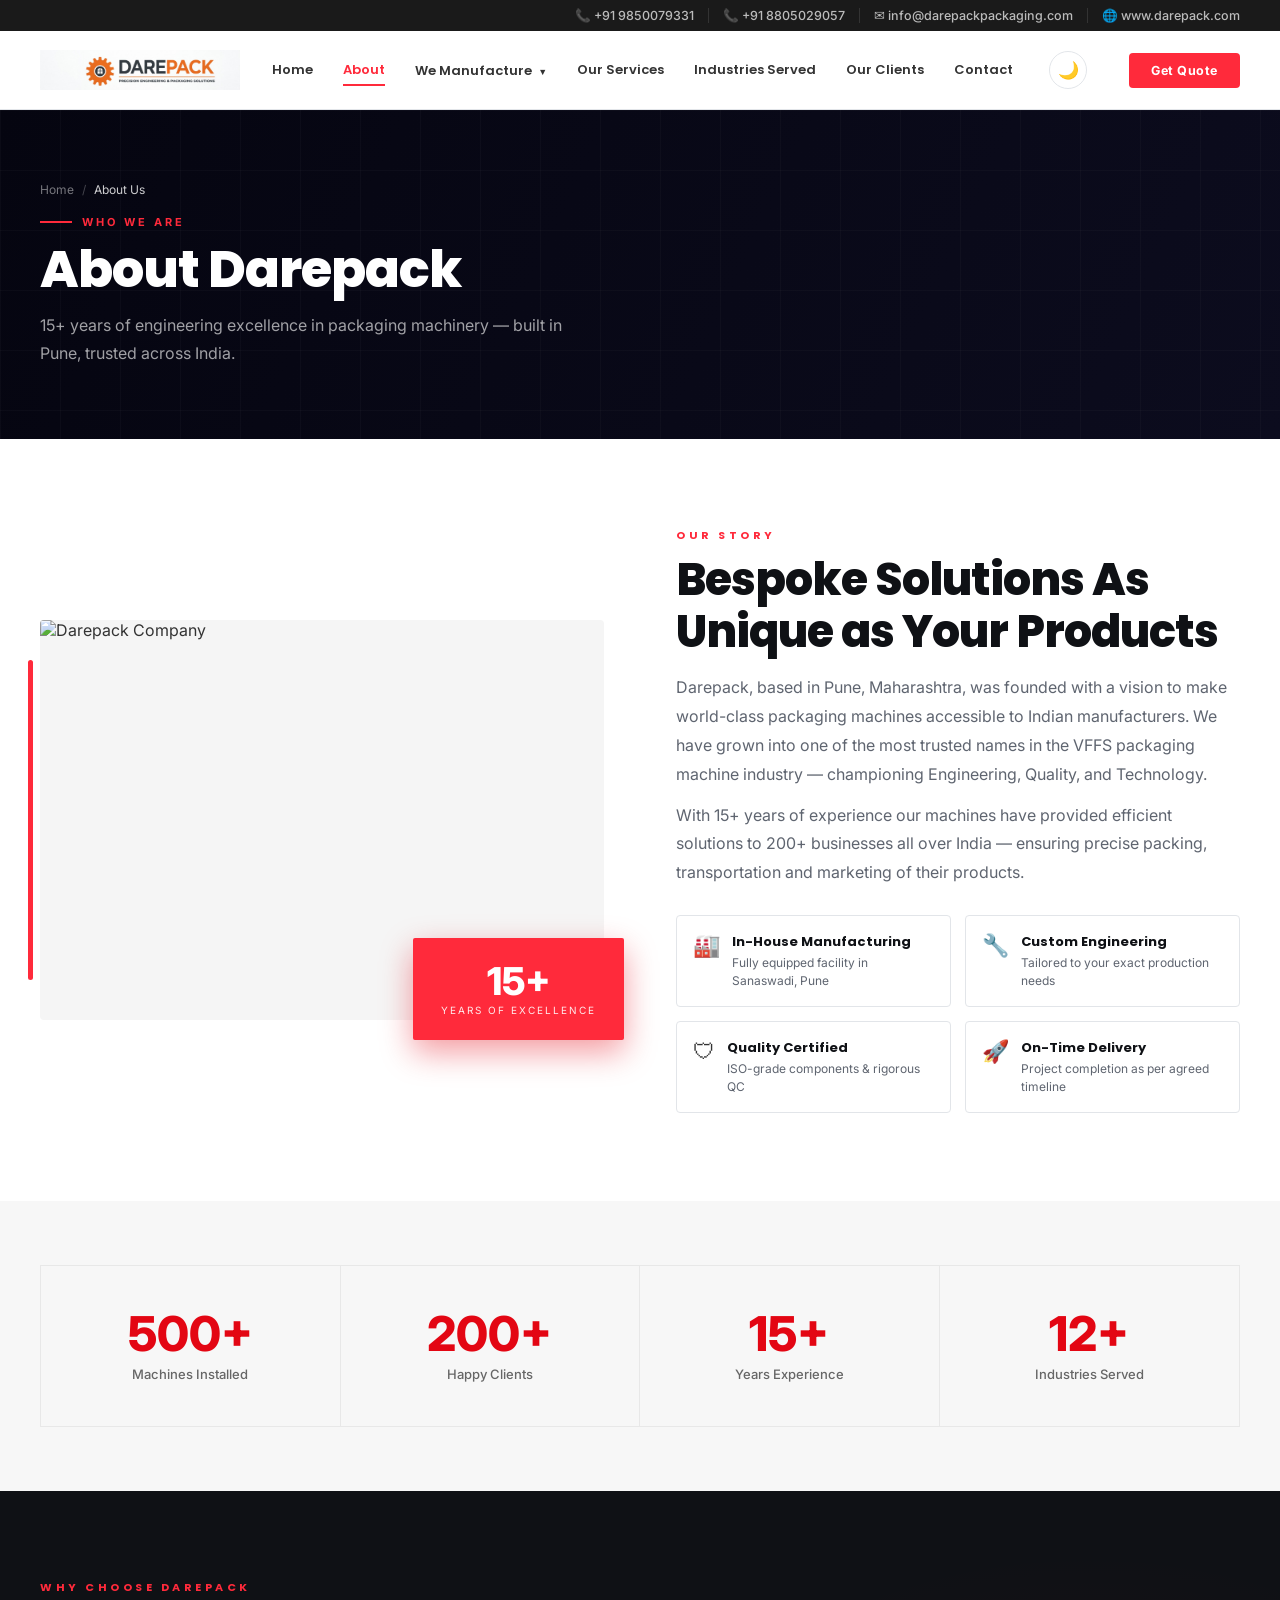
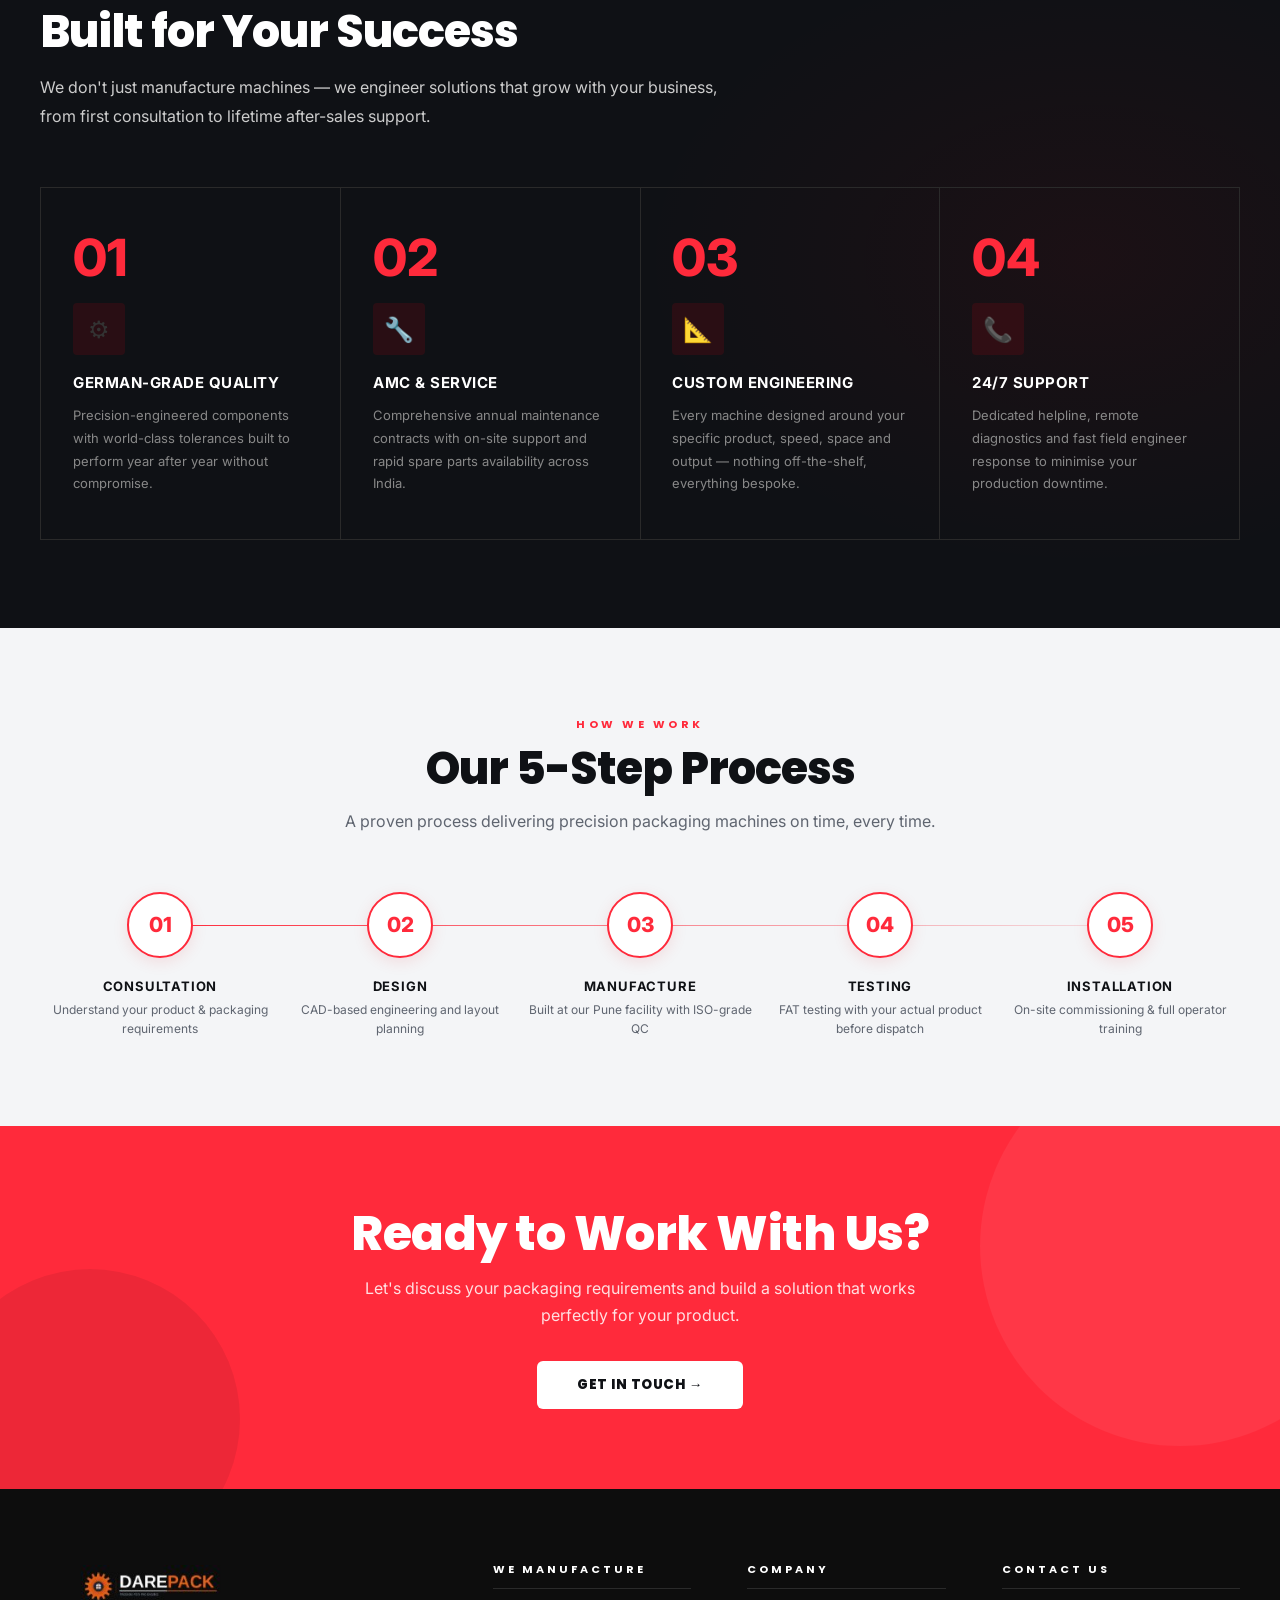
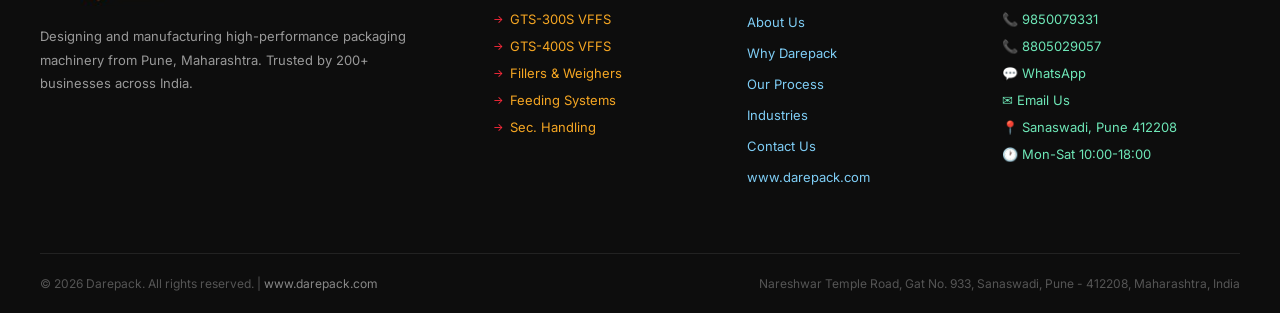
==== commit 277ae828: "Your changes" ====
--- a/about.html
+++ b/about.html
@@ -26,22 +26,20 @@
       <div class="nav-item">
         <a href="products.html" class="nav-link">We Manufacture <span class="nav-arrow">&#9660;</span></a>
         <div class="nav-dropdown">
-          <a href="products.html#vffs" class="nav-dd-item"><span class="nav-dd-icon">&#9881;</span><span class="nav-dd-label">VFFS Machines<span class="nav-dd-sub">GTS-300E / 300S / 400E / 400S</span></span></a>
+          <a href="products.html#vffs" class="nav-dd-item"><span class="nav-dd-icon">&#9881;</span><span class="nav-dd-label">VFFS Machines<span class="nav-dd-sub">GTS-300S / GTS-400S</span></span></a>
           <a href="products.html#fillers" class="nav-dd-item"><span class="nav-dd-icon">&#9878;</span><span class="nav-dd-label">Fillers &amp; Weighers<span class="nav-dd-sub">Auger, Cup, Net Scale, Belt</span></span></a>
           <a href="products.html#feeding" class="nav-dd-item"><span class="nav-dd-icon">&#128260;</span><span class="nav-dd-label">Feeding Systems<span class="nav-dd-sub">Belt, Z-Type, Screw, Vibratory</span></span></a>
           <a href="products.html#handling" class="nav-dd-item"><span class="nav-dd-icon">&#127981;</span><span class="nav-dd-label">Sec. Product Handling<span class="nav-dd-sub">Turn Table, Rotary, Takeaway</span></span></a>
         </div>
       </div>
+      <a href="services.html" class="nav-link">Our Services</a>
       <a href="industries.html" class="nav-link">Industries Served</a>
-              <a href="index.html#clients" class="nav-link">Our Clients</a>
+      <a href="index.html#clients" class="nav-link">Our Clients</a>
       <a href="contact.html" class="nav-link">Contact</a>
     </div>
     <div class="nav-right">
-      <a href="tel:9850079331" class="nav-phone">&#128222; +91 9850079331</a>
-      <a href="tel:9850079331" class="nav-icon" title="Call">&#128222;</a>
-      <a href="mailto:info@darepackpackaging.com" class="nav-icon" title="Email">&#9993;</a>
       <button class="theme-toggle" id="theme-toggle" title="Toggle Dark Mode">🌙</button>
-<a href="contact.html" class="nav-cta">Get Quote</a>
+      <a href="contact.html" class="nav-cta">Get Quote</a>
     </div>
   </div>
 </nav>
@@ -59,8 +57,7 @@
   <div class="sec-wrap">
     <div class="about-2col">
       <div class="about-imgbox rvl">
-        <img src="images/gts300s.png" alt="Darepack Machine" style="width:100%;height:400px;object-fit:contain;background:#f5f5f5;border-radius:4px;padding:24px"/>
-        <div class="about-badge"><strong>15+</strong><span>Years of Excellence</span></div>
+<img src="images/darepack_photo.png" alt="Darepack Company" style="width:100%;height:400px;object-fit:cover;background:#f5f5f5;border-radius:4px;"/>        <div class="about-badge"><strong>15+</strong><span>Years of Excellence</span></div>
       </div>
       <div class="rvr">
         <div class="sec-label">Our Story</div>
@@ -134,7 +131,7 @@
   <div class="sec-wrap">
     <div class="foot-grid">
       <div><div class="foot-logo"><img class="js-foot-logo" src="images/logo.png" alt="Darepack"/></div><p class="foot-desc">Designing and manufacturing high-performance packaging machinery from Pune, Maharashtra. Trusted by 200+ businesses across India.</p></div>
-      <div class="foot-col col-products"><h5>We Manufacture</h5><ul><li><a href="products.html">GTS-300E VFFS</a></li><li><a href="products.html">GTS-300S VFFS</a></li><li><a href="products.html">GTS-400E VFFS</a></li><li><a href="products.html">GTS-400S VFFS</a></li><li><a href="products.html">Fillers &amp; Weighers</a></li><li><a href="products.html">Feeding Systems</a></li><li><a href="products.html">Sec. Handling</a></li></ul></div>
+      <div class="foot-col col-products"><h5>We Manufacture</h5><ul><li><a href="products.html">GTS-300S VFFS</a></li><li><a href="products.html">GTS-400S VFFS</a></li><li><a href="products.html">Fillers &amp; Weighers</a></li><li><a href="products.html">Feeding Systems</a></li><li><a href="products.html">Sec. Handling</a></li></ul></div>
       <div class="foot-col col-company"><h5>Company</h5><ul><li><a href="about.html">About Us</a></li><li><a href="index.html#why">Why Darepack</a></li><li><a href="index.html#process">Our Process</a></li><li><a href="industries.html">Industries</a></li><li><a href="contact.html">Contact Us</a></li><li><a href="https://www.darepack.com" target="_blank">www.darepack.com</a></li></ul></div>
       <div class="foot-col col-contact"><h5>Contact Us</h5><ul><li><a href="tel:9850079331">&#128222; 9850079331</a></li><li><a href="tel:8805029057">&#128222; 8805029057</a></li><li><a href="https://wa.me/919850079331" target="_blank">&#128172; WhatsApp</a></li><li><a href="mailto:info@darepackpackaging.com">&#9993; Email Us</a></li><li><a href="contact.html">&#128205; Sanaswadi, Pune 412208</a></li><li><a href="contact.html">&#128336; Mon-Sat 10:00-18:00</a></li></ul></div>
     </div>
@@ -145,9 +142,8 @@
 <script src="js/images.js"></script>
 <script src="js/main.js"></script>
 <script src="js/darkmode.js"></script>
-<!-- <script src="js/darkmode.js"></script> -->
 <script>
 window.addEventListener('scroll',function(){document.getElementById('main-nav').classList.toggle('shadow',window.scrollY>8);});
 </script>
 </body>
-</html>+</html>
--- a/css/style.css
+++ b/css/style.css
@@ -31,11 +31,35 @@
 .topbar a:hover { color: var(--red); }
 
 /* ─── MAIN NAV ─── */
-.nav { position: sticky; top: 0; z-index: 1000; background: rgba(255,255,255,0.95); backdrop-filter: blur(12px); border-bottom: 1px solid var(--border); transition: box-shadow .3s; }
+.nav { position: sticky; top: 0; z-index: 1000; background: rgba(255,255,255,0.97); backdrop-filter: blur(12px); border-bottom: 1px solid var(--border); transition: box-shadow .3s, background .3s; }
 .nav.shadow { box-shadow: 0 4px 32px rgba(0,0,0,.08); }
 .nav-inner { max-width: var(--max); margin: 0 auto; padding: 0 var(--pad); height: 78px; display: flex; align-items: center; justify-content: space-between; gap: 16px; }
+
+/* ─── LOGO — Base (Light Mode) ─── */
 .nav-logo { display: flex; align-items: center; background: transparent !important; padding: 0 !important; }
-.nav-logo img { height: 56px !important; width: auto !important; max-width: 200px !important; object-fit: contain !important; display: block !important; background: transparent !important; mix-blend-mode: multiply !important; }
+.nav-logo img {
+  height: 56px !important;
+  width: auto !important;
+  max-width: 200px !important;
+  object-fit: contain !important;
+  display: block !important;
+  background: transparent !important;
+  mix-blend-mode: normal !important;
+  padding: 0 !important;
+  border-radius: 0 !important;
+  box-shadow: none !important;
+  transition: background .3s, padding .3s, border-radius .3s;
+}
+
+body:not(.dark-mode) .nav-logo img {
+  background: transparent !important;
+  mix-blend-mode: normal !important;
+  padding: 0 !important;
+  border-radius: 0 !important;
+  box-shadow: none !important;
+  filter: none !important;
+}
+
 .nav-links { display: flex; align-items: center; gap: 30px; flex-shrink: 1; }
 .nav-link { font-size: 13px; font-weight: 600; color: #333; padding: 4px 0; position: relative; transition: color .2s; white-space: nowrap; }
 .nav-link::after { content: ''; position: absolute; bottom: -2px; left: 0; width: 0; height: 2px; background: var(--red); transition: width .25s; }
@@ -258,7 +282,7 @@
 /* ─── ABOUT PAGE ─── */
 .about-2col { display: grid; grid-template-columns: 1fr 1fr; gap: 72px; align-items: center; }
 .about-imgbox { position: relative; }
-.about-mainimg { width: 100%; object-fit: contain; background: var(--grey); border-radius: 4px; padding: 24px; }
+.about-mainimg { width: 100%; height: 400px; object-fit: cover; object-position: top; background: var(--grey); border-radius: 4px; }
 .about-imgbox::before { content: ''; position: absolute; left: -12px; top: 10%; width: 5px; height: 80%; background: var(--red); border-radius: 3px; }
 .about-badge { position: absolute; bottom: -20px; right: -20px; background: var(--red); color: #fff; padding: 24px 28px; text-align: center; border-radius: 2px; box-shadow: 0 12px 32px rgba(227,6,19,.4); }
 .about-badge strong { font-size: 2.4rem; font-weight: 800; line-height: 1; display: block; }
@@ -273,8 +297,28 @@
 /* ─── FOOTER ─── */
 footer { background: #0d0d0d; padding: 72px 0 0; }
 .foot-grid { display: grid; grid-template-columns: 2fr 1fr 1fr 1.2fr; gap: 56px; padding-bottom: 56px; border-bottom: 1px solid #222; }
-.foot-logo { margin-bottom: 16px; background: transparent !important; }
-.foot-logo img { height: 48px !important; width: auto !important; max-width: 200px !important; object-fit: contain !important; display: block !important; background: #fff !important; padding: 8px 12px !important; border-radius: 6px !important; }
+
+/* Footer logo — transparent by default, no white box */
+.foot-logo {
+  margin-bottom: 16px;
+  background: transparent !important;
+  border: none !important;
+  box-shadow: none !important;
+  padding: 0 !important;
+}
+.foot-logo img {
+  height: 48px !important;
+  width: auto !important;
+  max-width: 200px !important;
+  object-fit: contain !important;
+  display: block !important;
+  background: transparent !important;
+  padding: 0 !important;
+  border-radius: 0 !important;
+  border: none !important;
+  box-shadow: none !important;
+}
+
 .foot-desc { color: #999; font-size: 13px; line-height: 1.8; }
 .foot-col h5 { font-size: 11px; font-weight: 700; letter-spacing: 3px; color: #ffffff; text-transform: uppercase; margin-bottom: 22px; padding-bottom: 10px; border-bottom: 1px solid #2a2a2a; }
 .foot-col ul { list-style: none; }
@@ -391,8 +435,9 @@
 body.dark-mode .nav-phone { color: #ccc; }
 body.dark-mode .topbar { background: #080808; }
 body.dark-mode .sec { background: #0d0d0d; }
-body.dark-mode .sec-h2 { color: #f0f0f0; }
+body.dark-mode .sec-h2 { color: #ffffff !important; }
 body.dark-mode .sec-p { color: #a0a8b8; }
+body.dark-mode .sec-label { color: var(--red) !important; }
 body.dark-mode .solutions-sec { background: #111118; }
 body.dark-mode .process-sec { background: #111118; }
 body.dark-mode .about-stats { border-top-color: #222; }
@@ -435,20 +480,90 @@
 body.dark-mode .cquote-name { color: #f0f0f0; }
 body.dark-mode footer { background: #080808; }
 body.dark-mode .foot-bottom p { color: #444; }
-body.dark-mode .nav-dropdown { background: #1a1a2e; border-color: #2a2a3a; }
+body.dark-mode .nav-dropdown { background: #12121f; border-color: #303044; }
 body.dark-mode .nav-dd-item { color: #ccc; }
-body.dark-mode .nav-dd-item:hover { background: #111118; }
-body.dark-mode .nav-dd-sub { color: #666; }
+body.dark-mode .nav-dd-item:hover { background: #0b0b12; }
+body.dark-mode .nav-dd-sub { color: #9aa0b0; }
 body.dark-mode .page-hero { background: linear-gradient(115deg,#020208 0%,#05050f 100%); }
 body.dark-mode .about-mainimg { background: #1a1a2e; }
 body.dark-mode .feat { border-color: #2a2a3a; }
 body.dark-mode .feat h4 { color: #f0f0f0; }
 body.dark-mode .feat p { color: #a0a8b8; }
-body.dark-mode .nav-logo img { mix-blend-mode: normal !important; background: #fff !important; padding: 6px 10px !important; border-radius: 6px !important; }
-body.dark-mode .foot-logo img { background: #fff !important; }
+
+/* ─── DARK MODE — Nav Logo ─── */
+body.dark-mode .nav-logo img {
+  mix-blend-mode: normal !important;
+  background: transparent !important;
+  padding: 0 !important;
+  border-radius: 0 !important;
+  box-shadow: none !important;
+  filter: none !important;
+}
+
+/* ─── DARK MODE — Footer Logo — NO white box ─── */
+body.dark-mode .foot-logo {
+  background: transparent !important;
+  border: none !important;
+  box-shadow: none !important;
+  padding: 0 !important;
+}
+body.dark-mode .foot-logo img {
+  background: transparent !important;
+  border: none !important;
+  box-shadow: none !important;
+  padding: 0 !important;
+  border-radius: 0 !important;
+}
+
+/* ─── DARK MODE — Comparison Table HIGH CONTRAST FIX ─── */
+body.dark-mode table {
+  background: #12121f !important;
+  color: #f0f0f0 !important;
+  border-collapse: collapse !important;
+}
+body.dark-mode table thead tr,
+body.dark-mode table th {
+  background: #000000 !important;
+  color: #ffffff !important;
+}
+body.dark-mode table td {
+  background: #12121f !important;
+  color: #e8e8e8 !important;
+  border-color: #2a2a3a !important;
+}
+body.dark-mode table tr:nth-child(even) td {
+  background: #1a1a2e !important;
+  color: #e8e8e8 !important;
+}
+body.dark-mode table tr:hover td {
+  background: #22223a !important;
+  color: #ffffff !important;
+}
+body.dark-mode .comparison-table,
+body.dark-mode .compare-sec,
+body.dark-mode [class*="compare"] {
+  background: #12121f !important;
+  color: #e8e8e8 !important;
+}
 
 /* ─── THEME TOGGLE BUTTON ─── */
-.theme-toggle { width: 38px; height: 38px; border-radius: 50%; border: 1.5px solid var(--border); background: transparent; margin-left: 4px; margin-right: 4px; cursor: pointer; display: flex; align-items: center; justify-content: center; font-size: 17px; transition: all .2s; flex-shrink: 0; color: #333; }
+.theme-toggle {
+  width: 38px;
+  height: 38px;
+  border-radius: 50%;
+  border: 1.5px solid var(--border);
+  background: transparent;
+  margin-left: 4px;
+  margin-right: 32px;
+  cursor: pointer;
+  display: flex;
+  align-items: center;
+  justify-content: center;
+  font-size: 17px;
+  transition: all .2s;
+  flex-shrink: 0;
+  color: #333;
+}
 .theme-toggle:hover { background: var(--grey); border-color: var(--red); }
 body.dark-mode .theme-toggle { border-color: #333; color: #ccc; }
 body.dark-mode .theme-toggle:hover { background: #1a1a2e; border-color: var(--red); }
@@ -457,4 +572,88 @@
 .nav-item { position: relative; }
 .nav-dropdown { visibility: hidden; opacity: 0; transform: translateY(8px); transition: opacity .25s ease, transform .25s ease, visibility .25s ease; pointer-events: none; }
 .nav-item:hover .nav-dropdown { visibility: visible; opacity: 1; transform: translateY(0); pointer-events: all; }
-.nav-item::after { content: ''; position: absolute; top: 100%; left: 0; width: 100%; height: 12px; }+.nav-item::after { content: ''; position: absolute; top: 100%; left: 0; width: 100%; height: 12px; }
+
+
+/* ══════════════════════════════════════════
+   BUGFIXES — April 2026
+══════════════════════════════════════════ */
+
+/* FIX 1 — VFFS Comparison Table: visible row lines in dark mode */
+body.dark-mode .compare-table,
+body.dark-mode [class*="vffs-compare"],
+body.dark-mode .comparison-section table,
+body.dark-mode table {
+  border-collapse: collapse !important;
+}
+body.dark-mode table tr {
+  border-bottom: 1px solid #2e2e45 !important;
+}
+body.dark-mode table td,
+body.dark-mode table th {
+  border: 1px solid #2e2e45 !important;
+}
+
+/* FIX 3 — Industries grid: industry names visible in dark mode */
+body.dark-mode [style*="font-size:11.5px;font-weight:600;color:#333"],
+body.dark-mode [style*="font-size:17px;font-weight:800;color:#111"] {
+  color: #f0f0f0 !important;
+}
+
+/* Industries secondary grid — text always white in dark mode */
+body.dark-mode .ind-name { color: #f0f0f0 !important; }
+
+/* Any inline-styled industry name override */
+body.dark-mode div[style*="color:#333"],
+body.dark-mode div[style*="color: #333"],
+body.dark-mode div[style*="color:#111"],
+body.dark-mode div[style*="color: #111"] {
+  color: #e8e8e8 !important;
+}
+body.dark-mode p[style*="color:#666"],
+body.dark-mode p[style*="color: #666"] {
+  color: #9aa0b0 !important;
+}
+
+/* ══════════════════════════════════════════
+   FIX — VFFS Comparison Section + Table Dark Mode
+══════════════════════════════════════════ */
+
+/* Fix the light grey section background behind the table */
+body.dark-mode section[style*="background:#f7f7f7"],
+body.dark-mode section[style*="background: #f7f7f7"] {
+  background: #0d0d0d !important;
+}
+
+/* Section heading text */
+body.dark-mode section[style*="background:#f7f7f7"] .sec-h2,
+body.dark-mode section[style*="background:#f7f7f7"] .sec-label {
+  color: #ffffff !important;
+}
+
+/* Table rows */
+body.dark-mode table tbody tr {
+  background: #111118 !important;
+  border-bottom: 1px solid #2a2a3a !important;
+}
+body.dark-mode table tbody tr:nth-child(even) {
+  background: #1a1a2e !important;
+}
+body.dark-mode table tbody tr td {
+  background: inherit !important;
+  color: #e8e8e8 !important;
+  border-bottom: 1px solid #2a2a3a !important;
+}
+body.dark-mode table tbody tr td[style*="color:#555"],
+body.dark-mode table tbody tr td[style*="color: #555"] {
+  color: #a0a8b8 !important;
+}
+body.dark-mode table tbody tr td[style*="color:#e30613"] {
+  color: var(--red) !important;
+}
+body.dark-mode table thead tr,
+body.dark-mode table thead th {
+  background: #000000 !important;
+  color: #ffffff !important;
+  border-bottom: 2px solid #2a2a3a !important;
+}
--- a/css/navdrop.css
+++ b/css/navdrop.css
@@ -118,14 +118,14 @@
 
 /* ─── Dark mode dropdown ─── */
 body.dark-mode .nav-dropdown {
-  background: #1a1a2e;
-  border-color: #2a2a3a;
-  box-shadow: 0 16px 48px rgba(0,0,0,.4);
+  background: #12121f;
+  border-color: #303044;
+  box-shadow: 0 18px 54px rgba(0,0,0,.58);
 }
 
 body.dark-mode .nav-dropdown::before {
-  background: #1a1a2e;
-  border-color: #2a2a3a;
+  background: #12121f;
+  border-color: #303044;
 }
 
 body.dark-mode .nav-dd-item {
@@ -133,7 +133,7 @@
 }
 
 body.dark-mode .nav-dd-item:hover {
-  background: #111118;
+  background: #0b0b12;
   color: #ff2a3b;
 }
 
@@ -154,5 +154,5 @@
 }
 
 body.dark-mode .nav-dd-sub {
-  color: #555;
-}+  color: #9aa0b0;
+}
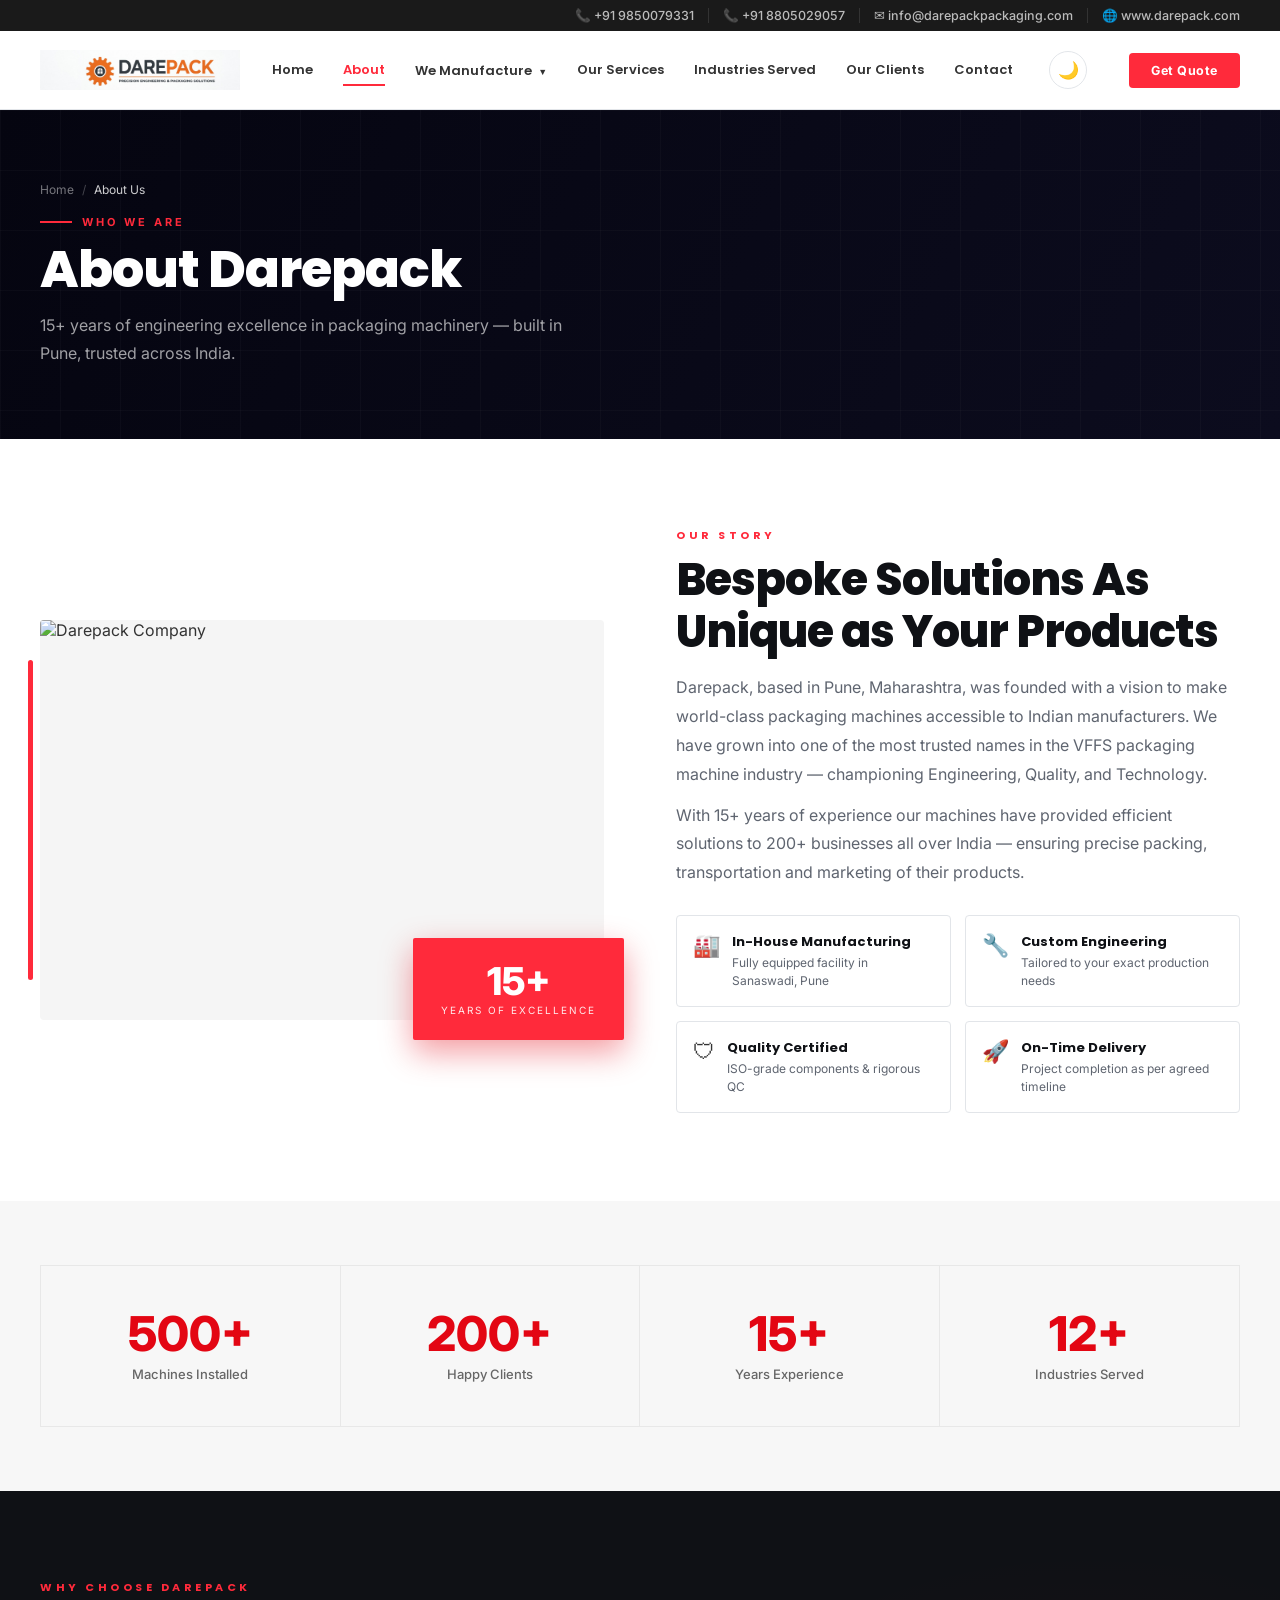
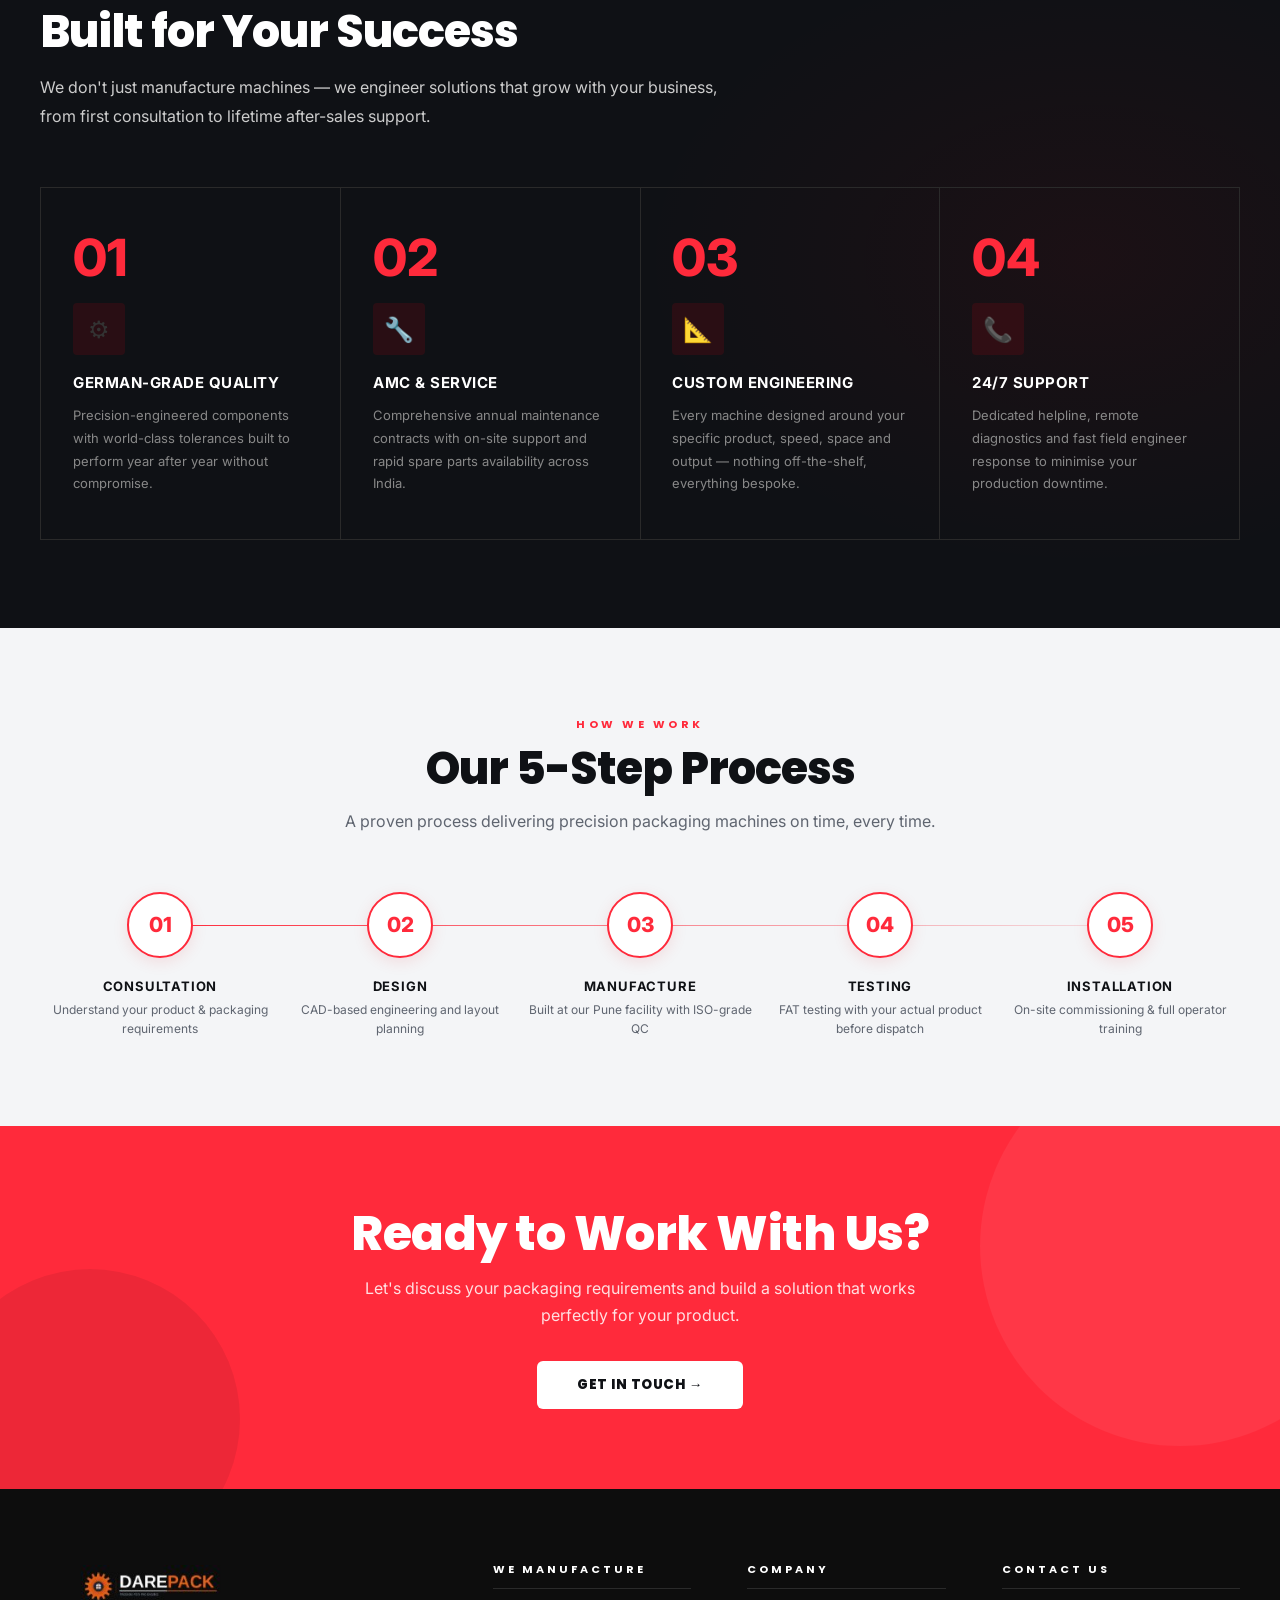
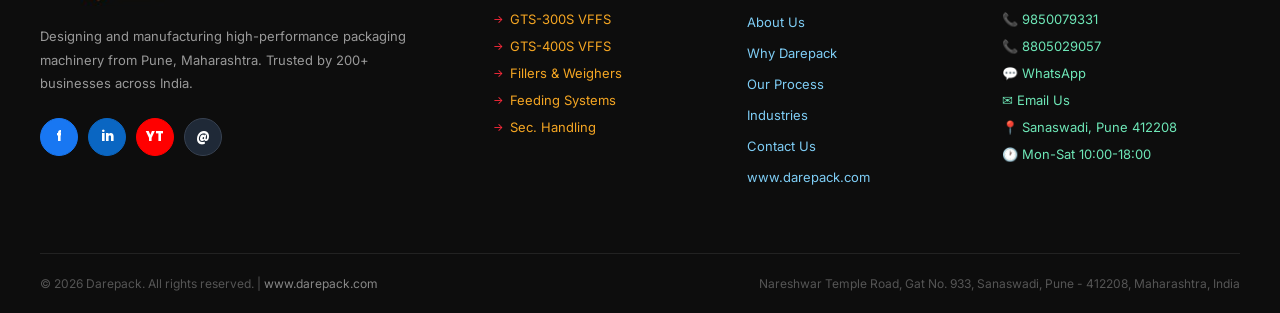
==== commit 9461739d: "Changes1" ====
--- a/about.html
+++ b/about.html
@@ -27,7 +27,7 @@
         <a href="products.html" class="nav-link">We Manufacture <span class="nav-arrow">&#9660;</span></a>
         <div class="nav-dropdown">
           <a href="products.html#vffs" class="nav-dd-item"><span class="nav-dd-icon">&#9881;</span><span class="nav-dd-label">VFFS Machines<span class="nav-dd-sub">GTS-300S / GTS-400S</span></span></a>
-          <a href="products.html#fillers" class="nav-dd-item"><span class="nav-dd-icon">&#9878;</span><span class="nav-dd-label">Fillers &amp; Weighers<span class="nav-dd-sub">Auger, Cup, Net Scale, Belt</span></span></a>
+          <a href="products.html#fillers" class="nav-dd-item"><span class="nav-dd-icon">&#9878;</span><span class="nav-dd-label">Fillers &amp; Weighers<span class="nav-dd-sub">Auger, Cup, Net, Belt, Check</span></span></a>
           <a href="products.html#feeding" class="nav-dd-item"><span class="nav-dd-icon">&#128260;</span><span class="nav-dd-label">Feeding Systems<span class="nav-dd-sub">Belt, Z-Type, Screw, Vibratory</span></span></a>
           <a href="products.html#handling" class="nav-dd-item"><span class="nav-dd-icon">&#127981;</span><span class="nav-dd-label">Sec. Product Handling<span class="nav-dd-sub">Turn Table, Rotary, Takeaway</span></span></a>
         </div>
@@ -130,7 +130,7 @@
 <footer>
   <div class="sec-wrap">
     <div class="foot-grid">
-      <div><div class="foot-logo"><img class="js-foot-logo" src="images/logo.png" alt="Darepack"/></div><p class="foot-desc">Designing and manufacturing high-performance packaging machinery from Pune, Maharashtra. Trusted by 200+ businesses across India.</p></div>
+      <div><div class="foot-logo"><img class="js-foot-logo" src="images/logo.png" alt="Darepack"/></div><p class="foot-desc">Designing and manufacturing high-performance packaging machinery from Pune, Maharashtra. Trusted by 200+ businesses across India.</p><div class="foot-socials"><a class="foot-social facebook" href="https://www.facebook.com/share/1PURd4MZQA/" target="_blank" rel="noopener" aria-label="Darepack Facebook">f</a><a class="foot-social linkedin" href="https://www.linkedin.com/company/darepack-packaging-pvt-ltd/" target="_blank" rel="noopener" aria-label="Darepack LinkedIn">in</a><a class="foot-social youtube" href="https://youtube.com/@passion_for_packaging?si=6eo1_i-PIVCKonY7" target="_blank" rel="noopener" aria-label="Darepack YouTube">YT</a><a class="foot-social mail" href="mailto:info@darepackpackaging.com" aria-label="Email Darepack">@</a></div></div>
       <div class="foot-col col-products"><h5>We Manufacture</h5><ul><li><a href="products.html">GTS-300S VFFS</a></li><li><a href="products.html">GTS-400S VFFS</a></li><li><a href="products.html">Fillers &amp; Weighers</a></li><li><a href="products.html">Feeding Systems</a></li><li><a href="products.html">Sec. Handling</a></li></ul></div>
       <div class="foot-col col-company"><h5>Company</h5><ul><li><a href="about.html">About Us</a></li><li><a href="index.html#why">Why Darepack</a></li><li><a href="index.html#process">Our Process</a></li><li><a href="industries.html">Industries</a></li><li><a href="contact.html">Contact Us</a></li><li><a href="https://www.darepack.com" target="_blank">www.darepack.com</a></li></ul></div>
       <div class="foot-col col-contact"><h5>Contact Us</h5><ul><li><a href="tel:9850079331">&#128222; 9850079331</a></li><li><a href="tel:8805029057">&#128222; 8805029057</a></li><li><a href="https://wa.me/919850079331" target="_blank">&#128172; WhatsApp</a></li><li><a href="mailto:info@darepackpackaging.com">&#9993; Email Us</a></li><li><a href="contact.html">&#128205; Sanaswadi, Pune 412208</a></li><li><a href="contact.html">&#128336; Mon-Sat 10:00-18:00</a></li></ul></div>
--- a/css/style.css
+++ b/css/style.css
@@ -320,6 +320,28 @@
 }
 
 .foot-desc { color: #999; font-size: 13px; line-height: 1.8; }
+.foot-socials { display: flex; align-items: center; gap: 10px; margin-top: 22px; flex-wrap: wrap; }
+.foot-social {
+  width: 38px;
+  height: 38px;
+  border-radius: 50%;
+  border: 1px solid #2a2a2a;
+  background: #111;
+  color: #fff;
+  display: inline-flex;
+  align-items: center;
+  justify-content: center;
+  font-size: 13px;
+  font-weight: 800;
+  font-family: 'Poppins', sans-serif;
+  transition: transform .2s, border-color .2s, background .2s, color .2s;
+}
+.foot-social:hover { transform: translateY(-3px); border-color: var(--red); background: var(--red); color: #fff; }
+.foot-social.facebook { background: #1877f2; border-color: #1877f2; }
+.foot-social.linkedin { background: #0a66c2; border-color: #0a66c2; }
+.foot-social.youtube { background: #ff0000; border-color: #ff0000; }
+.foot-social.mail { background: #1f2937; border-color: #374151; }
+.foot-social.facebook:hover, .foot-social.linkedin:hover, .foot-social.youtube:hover, .foot-social.mail:hover { background: var(--red); border-color: var(--red); }
 .foot-col h5 { font-size: 11px; font-weight: 700; letter-spacing: 3px; color: #ffffff; text-transform: uppercase; margin-bottom: 22px; padding-bottom: 10px; border-bottom: 1px solid #2a2a2a; }
 .foot-col ul { list-style: none; }
 .foot-col li { margin-bottom: 11px; }
